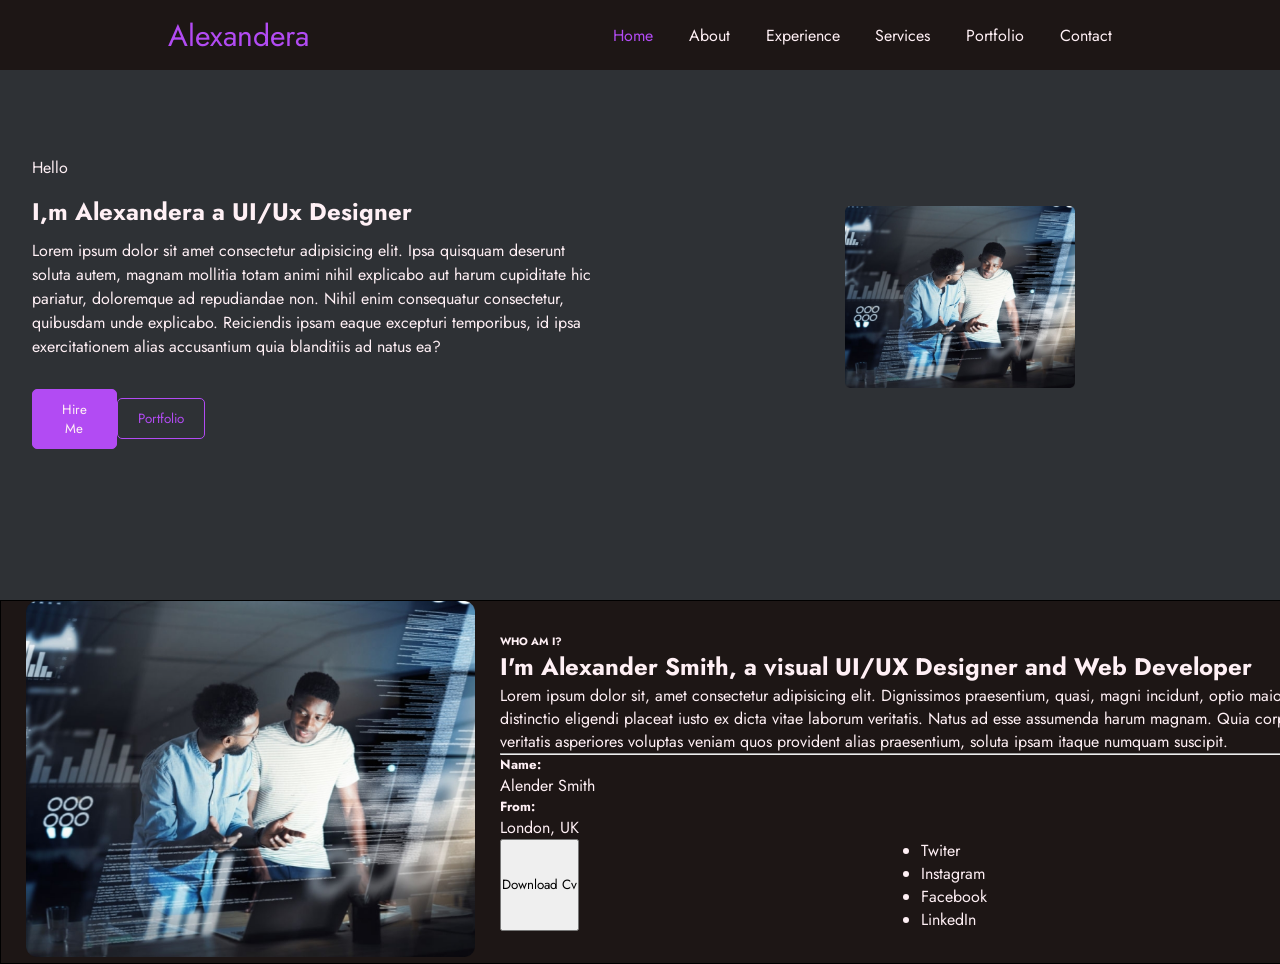
==== index.html @ 1f2a250f "First commit" ====
<!DOCTYPE html>
<html lang="en">
<head>
    <meta charset="UTF-8">
    <meta name="viewport" content="width=device-width, initial-scale=1.0">
    <title>Portfolio</title>
    <link rel="stylesheet" href="./asset/css/style.css">
    <link rel="preconnect" href="https://fonts.googleapis.com">
<link rel="preconnect" href="https://fonts.gstatic.com" crossorigin>
<link href="https://fonts.googleapis.com/css2?family=Jost:ital,wght@0,100..900;1,100..900&display=swap" rel="stylesheet">
</head>
<body>
    <header>
        <div class="nav-bar">
            <a href="" class="logo">Alexandera</a>

        <ul class="nav__link">
            <li class="nav-link">
                <a href="#home" class="link active">Home</a>
            </li>
            <li class="nav-link">
                <a href="#about" class="link">About</a>
            </li>
            <li class="nav-link">
                <a href="#experience" class="link">Experience</a>
            </li>
            <li class="nav-link">
                <a href="#services" class="link">Services</a>
            </li>
            <li class="nav-link">
                <a href="#portfolio" class="link">Portfolio</a>
            </li>
            <li class="nav-link">
                <a href="#contact" class="link">Contact</a>
            </li>
        </ul>
        </div>
    </header>

    <section class="about">
        <div class="about-section">
            <div class="about-left">
                <p class="hello">Hello</p>
                <h2 class="">I,m <span>Alexandera a</span> UI/Ux Designer</h2>
    
                <p class="bio">Lorem ipsum dolor sit amet consectetur adipisicing elit. Ipsa quisquam deserunt soluta autem, magnam mollitia totam animi nihil explicabo aut harum cupiditate hic pariatur, doloremque ad repudiandae non. Nihil enim consequatur consectetur, quibusdam unde explicabo. Reiciendis ipsam eaque excepturi temporibus, id ipsa exercitationem alias accusantium quia blanditiis ad natus ea?</p>
                <div class="buttons">
                    <button class="buttonA" id="btnA">Hire Me</button>
                    <button class="buttonA" id="btnB">Portfolio</button>
                </div>
            </div>
            <div class="about-right">
                <div class="about-right-img">
                    <img src="./asset/images/Rectangle 35.png" alt="">
                </div>
            </div>
        </div>
    </section>

    <section class="more-about">
        <div class="more-about-section">
            <div class="more-about-sub1">
                <div class="mas-img">
                    <img src="./asset/images/Rectangle 35.png" alt="">
                </div>
            </div>
            <div class="more-about-sub2">
                <h6>WHO AM I?</h6>
                <h2>I'm Alexander Smith, a visual UI/UX Designer and Web Developer</h2>
                <p>Lorem ipsum dolor sit, amet consectetur adipisicing elit. Dignissimos praesentium, quasi, magni incidunt, optio maiores eaque explicabo distinctio eligendi placeat iusto ex dicta vitae laborum veritatis. Natus ad esse assumenda harum magnam. Quia corporis velit cumque! Et veritatis asperiores voluptas veniam quos provident alias praesentium, soluta ipsam itaque numquam suscipit.</p>
                <hr>
                <div class="some-detail">
                    <div class="ma-bio">
                        <p><span><h5>Name:</h5></span> Alender Smith</p>
                        <p><span><h5>From:</h5></span> London, UK</p>

                    </div>
                    <div>
                        <p><span><h5>Age:</h5></span> 24 Years</p>
                        <p><span><h5>Email:</h5></span> alexander@gmail.com</p>
                    </div>
                </div>
                <div class="download-socials">
                    <button class="download">Download Cv</button>
                    <div class="social">
                        <ul>
                            <li>Twiter</li>
                            <li>Instagram</li>
                            <li>Facebook</li>
                            <li>LinkedIn</li>
                        </ul>
                    </div>
                </div>
            </div>
        </div>
    </section>
</body>
</html>
---- asset/css/style.css ----
*{
    margin: 0;
    padding: 0;
    box-sizing: border-box;
    text-decoration: none;
    font-family: "Jost", sans-serif;
}

header{
    position: fixed;
    top: 0;
    width: 100%;
    background: #1d1615;
    box-sizing: 0 3px 9px hsla(0,0,0,0.05);
}
.logo{
    color: #b24bf3;
    font-size: 30px;
}
.nav-bar{
    max-width: 1500px;
    margin-inline: auto;
    height: 70px;
    padding: 1rem;
    display: flex;
    align-items: center;
    justify-content: space-around;
}
.nav__link{
    display: flex;
    padding: 0;
    list-style: none;
    align-items: center;
    justify-content: space-between;
    width: 40%;
}

.nav__link a{
    color: #fff0f5;
}
.active,
.link:hover{
    color:  #b24bf3 !important;
    transition: all 0.5s ease-in-out;
}

.about{
    background: #2e3135;
}
.about-section{
    display: flex;
    justify-content: space-around;
    align-items: center;
    max-width: 1500px;
    height: 600px;
    margin-inline: auto;
}
.about-left{
    color: #fff0f5;
    width: 45%;
}
.about-left h2{
    margin: 10px 0;
}
.hello{
    line-height: 2rem;
}
.bio{
    margin-bottom: 30px;
    line-height: 1.5rem;
}
.buttons{
    width: 30%;
    display: flex;
    align-items: center;
    justify-content: space-between;

}
.buttonA{
    padding: 10px 20px;
    border-radius: 5px;
}
#btnA{
    background: #b24bf3;
    border: 1px solid #b24bf3;
    color: #fff0f5;
}
#btnB{
    background: transparent;
    color: #b24bf3;
    border: 1px solid #b24bf3;
}
#btnB:hover{
    background: #b24bf3;
    color: #fff0f5;
}
.about-right{
    width: 45%;
    display: flex;
    align-items: center;
    justify-content: center;
}
.about-right-img{
    width: 40%;
    
}
.about-right-img img, .mas-img img{
    width: 100%;
}

/* -------------------------------------------------------------------------- */
/*                                 more-about                                 */
/* -------------------------------------------------------------------------- */

.more-about{
    background: #1d1615;
}
.more-about-section{
    display: flex;
    justify-content: space-evenly;
    align-items: center;
    width: 1500px;
    margin-inline: auto;
    border: 1px solid;
}
.more-about-sub1{
    width: 30%;
}
.more-about-sub2{
    width: 65%;
    color: #fff0f5;
}
.some-detail{
    display: flex;
    align-items: center;
    justify-content: space-between;
}
.download-socials{
    display: flex;
    width: 50%;
    justify-content: space-between;
}
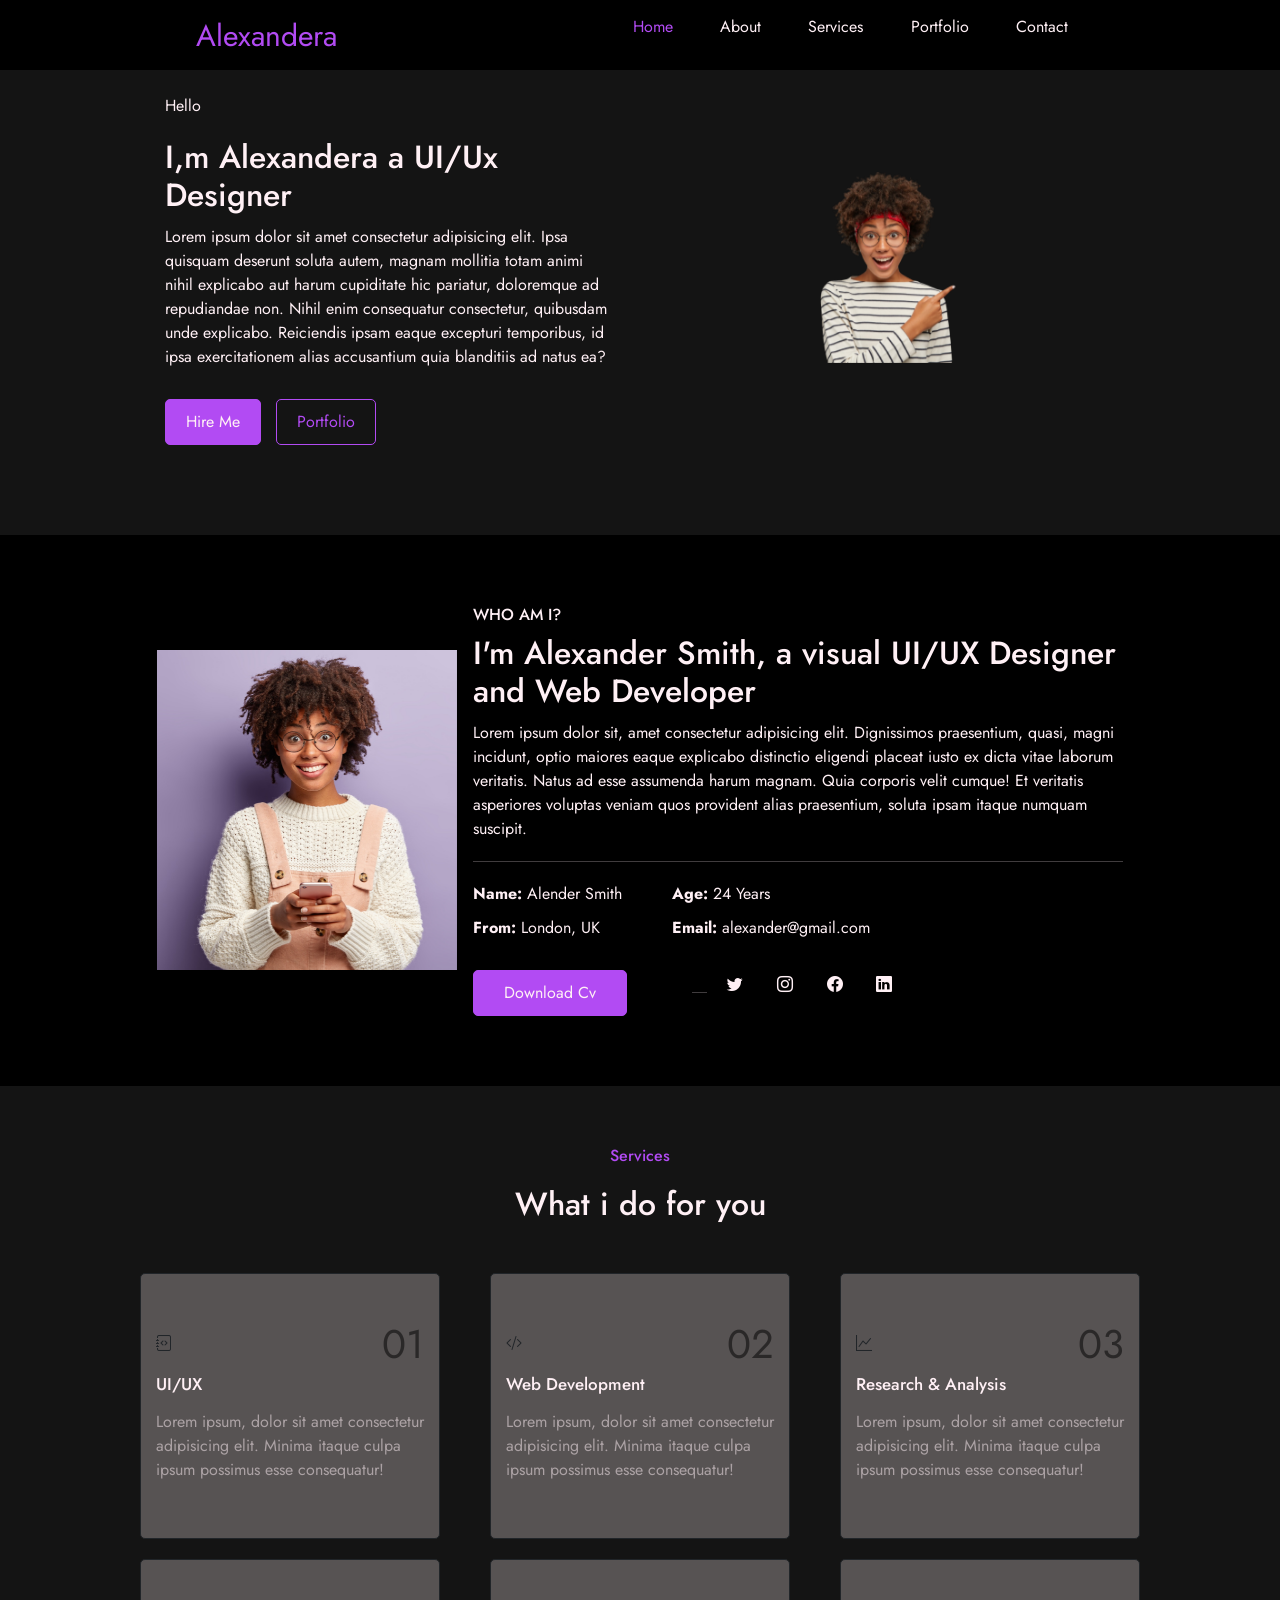
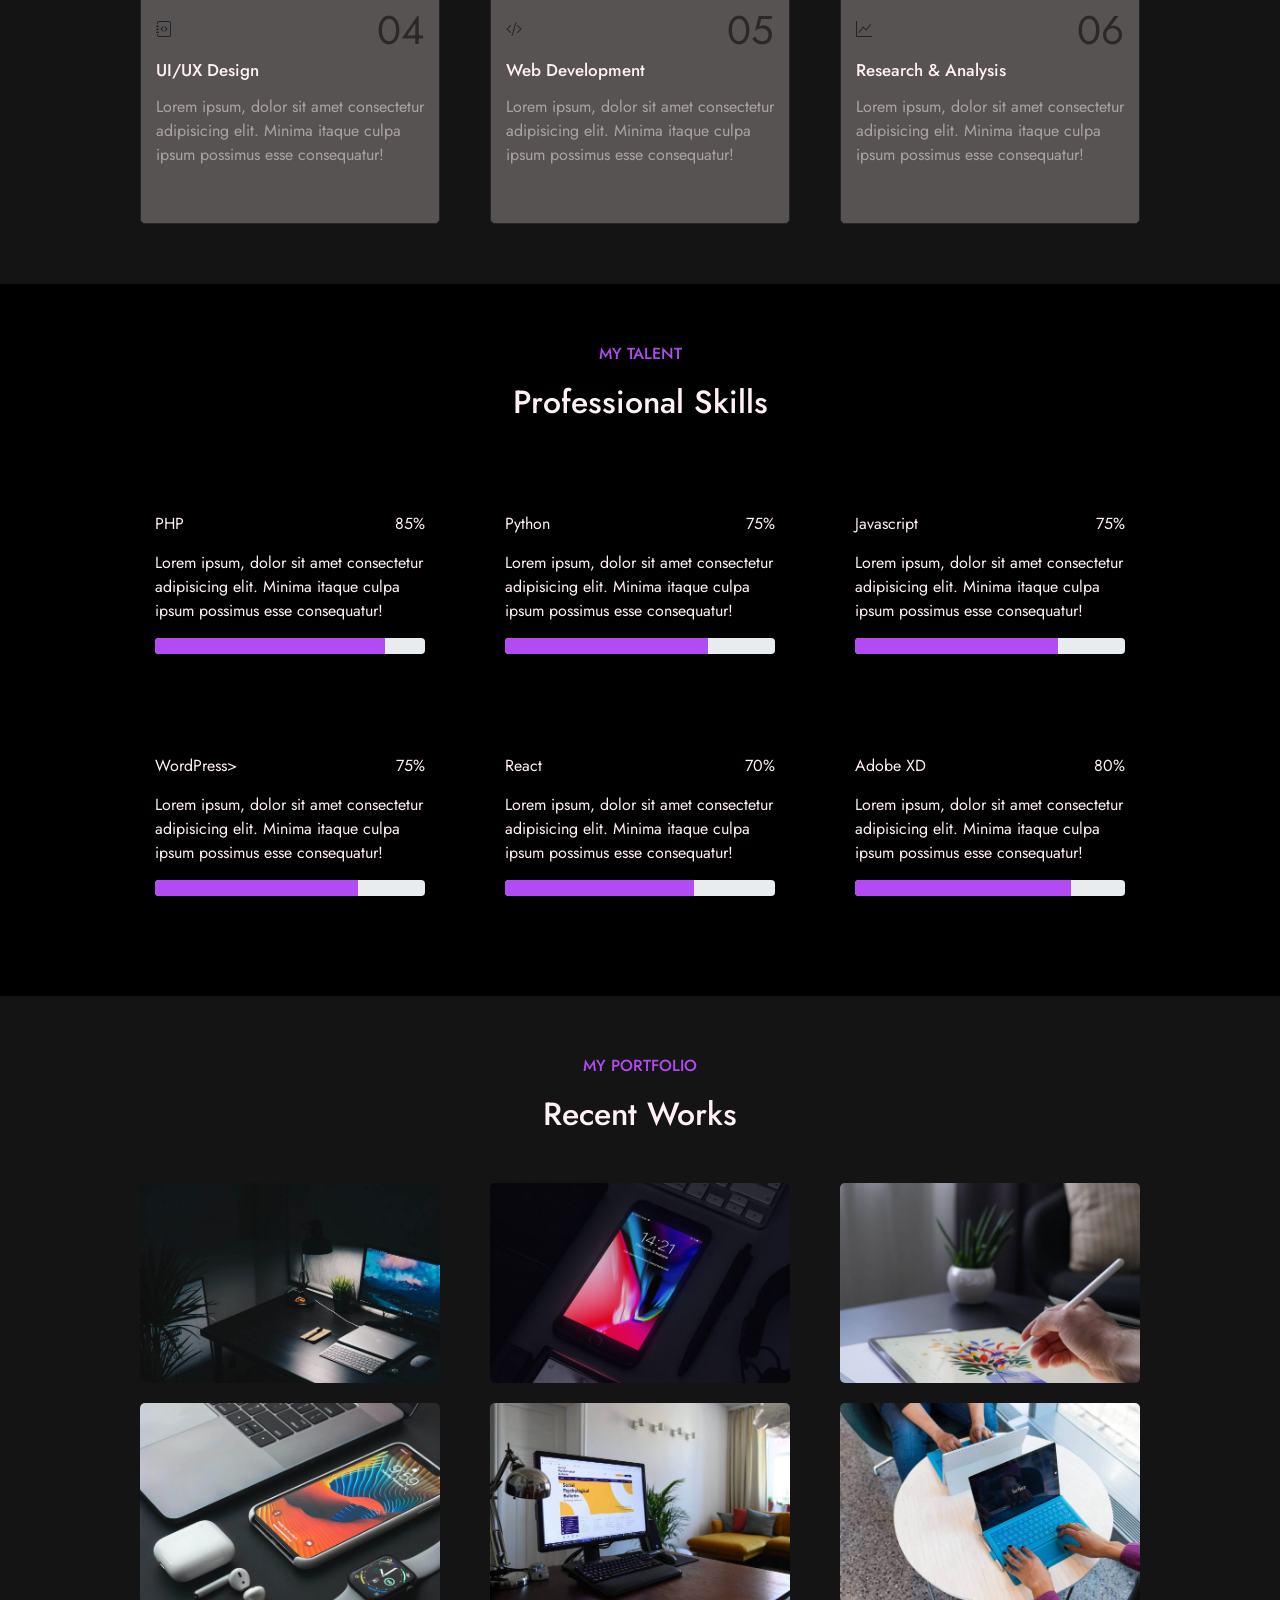
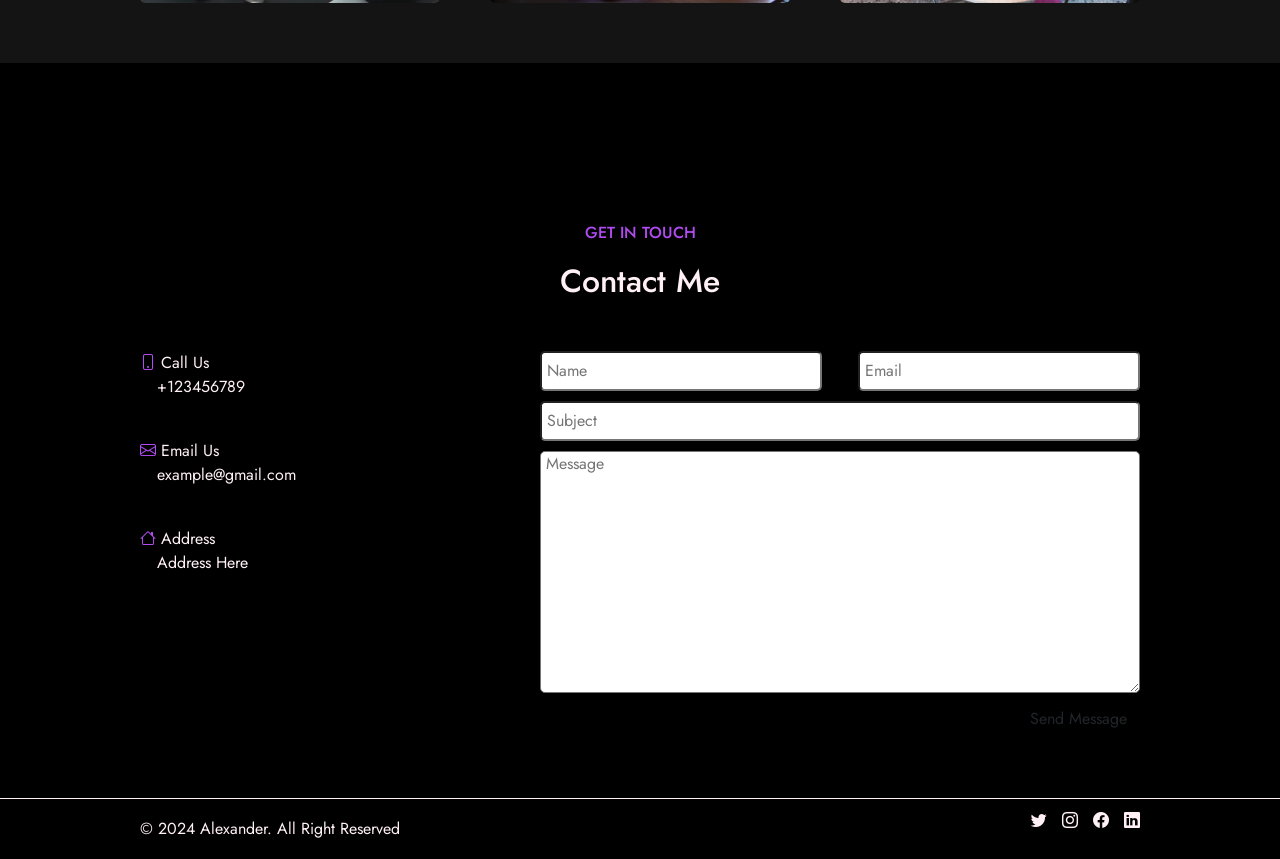
==== commit b8b13e05: "updated 95%" ====
--- a/index.html
+++ b/index.html
@@ -4,36 +4,47 @@
     <meta charset="UTF-8">
     <meta name="viewport" content="width=device-width, initial-scale=1.0">
     <title>Portfolio</title>
+    <link rel="stylesheet" href="./asset/css/responsive.css">
     <link rel="stylesheet" href="./asset/css/style.css">
     <link rel="preconnect" href="https://fonts.googleapis.com">
-<link rel="preconnect" href="https://fonts.gstatic.com" crossorigin>
-<link href="https://fonts.googleapis.com/css2?family=Jost:ital,wght@0,100..900;1,100..900&display=swap" rel="stylesheet">
+    <link rel="preconnect" href="https://fonts.gstatic.com" crossorigin>
+    <link href="https://fonts.googleapis.com/css2?family=Jost:ital,wght@0,100..900;1,100..900&display=swap" rel="stylesheet">
+    <link rel="stylesheet" href="https://cdn.jsdelivr.net/npm/bootstrap-icons@1.11.3/font/bootstrap-icons.min.css">
+    <link rel="stylesheet" href="https://cdnjs.cloudflare.com/ajax/libs/animate.css/4.1.1/animate.min.css"/>    
+    <link rel="stylesheet" href="./asset/css/bootstrap.min.css">
+
 </head>
 <body>
     <header>
         <div class="nav-bar">
             <a href="" class="logo">Alexandera</a>
 
-        <ul class="nav__link">
-            <li class="nav-link">
-                <a href="#home" class="link active">Home</a>
-            </li>
-            <li class="nav-link">
-                <a href="#about" class="link">About</a>
-            </li>
-            <li class="nav-link">
-                <a href="#experience" class="link">Experience</a>
-            </li>
-            <li class="nav-link">
-                <a href="#services" class="link">Services</a>
-            </li>
-            <li class="nav-link">
-                <a href="#portfolio" class="link">Portfolio</a>
-            </li>
-            <li class="nav-link">
-                <a href="#contact" class="link">Contact</a>
-            </li>
-        </ul>
+            <ul class="nav__link">
+                <li class="nav-link">
+                    <a href="#home" class="link active">Home</a>
+                </li>
+                <li class="nav-link">
+                    <a href="#about" class="link">About</a>
+                </li>
+                <!-- <li class="nav-link">
+                    <a href="#experience" class="link">Experience</a>
+                </li> -->
+                <li class="nav-link">
+                    <a href="#services" class="link">Services</a>
+                </li>
+                <li class="nav-link">
+                    <a href="#portfolio" class="link">Portfolio</a>
+                </li>
+                <li class="nav-link">
+                    <a href="#contact" class="link">Contact</a>
+                </li>
+            </ul>
+            <div class="mobile-nav">
+                <button id="hamburger" class="nav-toogle">
+                    <span></span>
+                    <span></span>
+                </button>
+            </div>
         </div>
     </header>
 
@@ -45,13 +56,13 @@
     
                 <p class="bio">Lorem ipsum dolor sit amet consectetur adipisicing elit. Ipsa quisquam deserunt soluta autem, magnam mollitia totam animi nihil explicabo aut harum cupiditate hic pariatur, doloremque ad repudiandae non. Nihil enim consequatur consectetur, quibusdam unde explicabo. Reiciendis ipsam eaque excepturi temporibus, id ipsa exercitationem alias accusantium quia blanditiis ad natus ea?</p>
                 <div class="buttons">
-                    <button class="buttonA" id="btnA">Hire Me</button>
-                    <button class="buttonA" id="btnB">Portfolio</button>
+                    <button class="buttonA animate__animated animate__bounce animate__slow " id="btnA">Hire Me</button>
+                    <button class="buttonA animate__animated animate__bounce animate__slow " id="btnB">Portfolio</button>
                 </div>
             </div>
             <div class="about-right">
-                <div class="about-right-img">
-                    <img src="./asset/images/Rectangle 35.png" alt="">
+                <div class="about-right-img animate__animated animate__fadeInRight  animate__slow">
+                    <img src="./asset/images/profile.png" alt="">
                 </div>
             </div>
         </div>
@@ -60,39 +71,418 @@
     <section class="more-about">
         <div class="more-about-section">
             <div class="more-about-sub1">
-                <div class="mas-img">
-                    <img src="./asset/images/Rectangle 35.png" alt="">
+                <div class="mas-img animate__animated animate__fadeInLeft animate__slow"  >
+                    <img src="./asset/images/about.png" alt="">
                 </div>
             </div>
             <div class="more-about-sub2">
                 <h6>WHO AM I?</h6>
                 <h2>I'm Alexander Smith, a visual UI/UX Designer and Web Developer</h2>
                 <p>Lorem ipsum dolor sit, amet consectetur adipisicing elit. Dignissimos praesentium, quasi, magni incidunt, optio maiores eaque explicabo distinctio eligendi placeat iusto ex dicta vitae laborum veritatis. Natus ad esse assumenda harum magnam. Quia corporis velit cumque! Et veritatis asperiores voluptas veniam quos provident alias praesentium, soluta ipsam itaque numquam suscipit.</p>
-                <hr>
+                <hr style="margin: 20px 0;">
                 <div class="some-detail">
-                    <div class="ma-bio">
-                        <p><span><h5>Name:</h5></span> Alender Smith</p>
-                        <p><span><h5>From:</h5></span> London, UK</p>
-
-                    </div>
-                    <div>
-                        <p><span><h5>Age:</h5></span> 24 Years</p>
-                        <p><span><h5>Email:</h5></span> alexander@gmail.com</p>
+                    <div class="my-bio">
+                        <p><span><strong>Name:</strong></span> Alender Smith</p>
+                        <p><span><strong>From:</strong></span> London, UK</p>
+
+                    </div>
+                    <div class="my-bio">
+                        <p><span><strong>Age:</strong></span> 24 Years</p>
+                        <p><span><strong>Email:</strong></span> alexander@gmail.com</p>
                     </div>
                 </div>
                 <div class="download-socials">
-                    <button class="download">Download Cv</button>
+                    
+                    <button class="download animate__animated animate__bounce animate__slow">Download Cv</button>
                     <div class="social">
+                        <hr>
+
                         <ul>
-                            <li>Twiter</li>
-                            <li>Instagram</li>
-                            <li>Facebook</li>
-                            <li>LinkedIn</li>
+                            <li><a href=""><i class="bi bi-twitter"></i></a></li>
+                            <li><a href=""><i class="bi bi-instagram"></i></a></li>
+                            <li><a href=""><i class="bi bi-facebook"></i></a></li>
+                            <li><a href=""><i class="bi bi-linkedin"></i></a></li>
                         </ul>
                     </div>
                 </div>
             </div>
         </div>
     </section>
+    <!-- <section class="experience">
+        <div class="experience-section">
+            <div class="experience-title">
+                <h5>My Journey</h5>
+                <h6>Qualification</h6>
+            </div>
+            <div class="experience-area">
+                <div class="ea-section">
+                    <div class="first same">
+                        <h4>Education</h4>
+                        <div>
+                            <hr>
+                        </div>
+                        <div>
+                            <h6>CoderHouse Courses</h6>
+                            <div class="ea-sup">
+                                <p><Strong>Backend Programming</Strong></p>
+                                <p>2014-2016</p>
+                            </div>
+                            <p>Lorem ipsum dolor sit, amet consectetur adipisicing elit. Quaerat qui maxime minima earum mollitia delectus ab reiciendis accusantium enim nihil omnis exercitationem, labore impedit repellendus veritatis quia laudantium libero quod est doloremque vitae. Quibusdam provident, distinctio id amet consectetur quidem dolorem laboriosam, temporibus impedit aperiam suscipit, laborum deserunt culpa asperiores.</p>
+                        </div>
+                    </div>
+                    <div class="first same">
+                        <div class="line-plus">
+                            <i class="bi bi-plus"></i>
+                        </div>
+                        <div class="plus">
+                            <h6>CoderHouse Courses</h6>
+                            <div class="ea-sup">
+                                <p><Strong>Backend Programming</Strong></p>
+                                <p>2014-2016</p>
+                            </div>
+                            <p>Lorem ipsum dolor sit, amet consectetur adipisicing elit. Quaerat qui maxime minima earum mollitia delectus ab reiciendis accusantium enim nihil omnis exercitationem, labore impedit repellendus veritatis quia laudantium libero quod est doloremque vitae. Quibusdam provident, distinctio id amet consectetur quidem dolorem laboriosam, temporibus impedit aperiam suscipit, laborum deserunt culpa asperiores.</p>
+                        </div>
+                    </div>
+                </div>
+                <div class="ea-section">
+                    <div class="second same">
+
+                        <h4>Education</h4>
+                        <div>
+                            <hr>
+                        </div>
+                        <div>
+                            <h6>CoderHouse Courses</h6>
+                            <div class="ea-sup">
+                                <p><Strong>Backend Programming</Strong></p>
+                                <p>2014-2016</p>
+                            </div>
+                            <p>Lorem ipsum dolor sit, amet consectetur adipisicing elit. Quaerat qui maxime minima earum mollitia delectus ab reiciendis accusantium enim nihil omnis exercitationem, labore impedit repellendus veritatis quia laudantium libero quod est doloremque vitae. Quibusdam provident, distinctio id amet consectetur quidem dolorem laboriosam, temporibus impedit aperiam suscipit, laborum deserunt culpa asperiores.</p>
+                        </div>
+                    </div>
+                    <div class="second same">
+                        <div class="plus1">
+                            <h6>CoderHouse Courses</h6>
+                            <div class="ea-sup">
+                                <p><Strong>Backend Programming</Strong></p>
+                                <p>2014-2016</p>
+                            </div>
+                            <p>Lorem ipsum dolor sit, amet consectetur adipisicing elit. Quaerat qui maxime minima earum mollitia delectus ab reiciendis accusantium enim nihil omnis exercitationem, labore impedit repellendus veritatis quia laudantium libero quod est doloremque vitae. Quibusdam provident, distinctio id amet consectetur quidem dolorem laboriosam, temporibus impedit aperiam suscipit, laborum deserunt culpa asperiores.</p>
+                        </div>
+                    </div>
+                </div>
+            </div>
+                
+        </div>
+    </section> -->
+    <section class="services">
+        <div class="services-title">
+            <h6>Services</h6>
+            <h2>What i do for you</h2>
+        </div>
+        <div class="service-section">
+            <div class="ss-section animate__animated animate__fadeIn  animate__slow">
+                <div class="label">
+                    <span><i class="bi bi-journal-code"></i></span>
+                    <span>01</span>
+                </div>
+                <h5>UI/UX</h5>
+                <p>Lorem ipsum, dolor sit amet consectetur adipisicing elit. Minima itaque culpa ipsum possimus esse consequatur!</p>
+            </div>
+            <div class="ss-section animate__animated animate__fadeIn  animate__slow">
+                <div class="label">
+                    <span><i class="bi bi-code-slash"></i></span>
+                    <span>02</span>
+                </div>
+                <h5>Web Development</h5>
+                <p>Lorem ipsum, dolor sit amet consectetur adipisicing elit. Minima itaque culpa ipsum possimus esse consequatur!</p>
+            </div>
+            <div class="ss-section animate__animated animate__fadeIn  animate__slow">
+                <div class="label">
+                    <span><i class="bi bi-graph-up"></i></span>
+                    <span>03</span>
+                </div>
+                <h5>Research & Analysis</h5>
+                <p>Lorem ipsum, dolor sit amet consectetur adipisicing elit. Minima itaque culpa ipsum possimus esse consequatur!</p>
+            </div>
+            <div class="ss-section animate__animated animate__fadeIn  animate__slow">
+                <div class="label">
+                    <span><i class="bi bi-journal-code"></i></span>
+                    <span>04</span>
+                </div>
+                <h5>UI/UX Design</h5>
+                <p>Lorem ipsum, dolor sit amet consectetur adipisicing elit. Minima itaque culpa ipsum possimus esse consequatur!</p>
+            </div>
+            <div class="ss-section animate__animated animate__fadeIn  animate__slow">
+                <div class="label">
+                    <span><i class="bi bi-code-slash"></i></span>
+                    <span>05</span>
+                </div>
+                <h5>Web Development</h5>
+                <p>Lorem ipsum, dolor sit amet consectetur adipisicing elit. Minima itaque culpa ipsum possimus esse consequatur!</p>
+            </div>
+            <div class="ss-section animate__animated animate__fadeIn  animate__slow">
+                <div class="label">
+                    <span><i class="bi bi-graph-up"></i></span>
+                    <span>06</span>
+                </div>
+                <h5>Research & Analysis</h5>
+                <p>Lorem ipsum, dolor sit amet consectetur adipisicing elit. Minima itaque culpa ipsum possimus esse consequatur!</p>
+            </div>
+        </div>
+    </section>
+
+    <section class="professional-skills">
+        <div class="ps-title">
+            <h6>MY TALENT</h6>
+            <h2>Professional Skills</h2>
+        </div>
+        <div class="skill-section">
+            <div class="ps-section animate__animated animate__FadeInLeft animate__delay-1s animate__slow">
+                <div class="ps-label">
+                    <span>PHP</span>
+                    <span>85%</span>
+                </div>
+                <p>Lorem ipsum, dolor sit amet consectetur adipisicing elit. Minima itaque culpa ipsum possimus esse consequatur!</p>
+                <div class="progress">
+                    <div class="progress-bar" role="progressbar" style="width: 85%" aria-valuenow="85" aria-valuemin="0" aria-valuemax="100"></div>
+                </div>
+            </div>
+            <div class="ps-section animate__animated animate__FadeInLeft animate__delay-2s animate__slow">
+                <div class="ps-label">
+                    <span>Python</span>
+                    <span>75%</span>
+                </div>
+                <p>Lorem ipsum, dolor sit amet consectetur adipisicing elit. Minima itaque culpa ipsum possimus esse consequatur!</p>
+                <div class="progress">
+                    <div class="progress-bar" role="progressbar" style="width: 75%" aria-valuenow="75" aria-valuemin="0" aria-valuemax="100"></div>
+                </div>
+            </div>
+            <div class="ps-section animate__animated animate__FadeInLeft animate__delay-3s animate__slow">
+                <div class="ps-label">
+                    <span>Javascript</span>
+                    <span>75%</span>
+                </div>
+                <p>Lorem ipsum, dolor sit amet consectetur adipisicing elit. Minima itaque culpa ipsum possimus esse consequatur!</p>
+                <div class="progress">
+                    <div class="progress-bar" role="progressbar" style="width: 75%" aria-valuenow="75" aria-valuemin="0" aria-valuemax="100"></div>
+                </div>
+            </div>
+            <div class="ps-section animate__animated animate__FadeInLeft animate__delay-2s animate__slow">
+                <div class="ps-label">
+                    <span>WordPress></span>
+                    <span>75%</span>
+                </div>
+                <p>Lorem ipsum, dolor sit amet consectetur adipisicing elit. Minima itaque culpa ipsum possimus esse consequatur!</p>
+                <div class="progress">
+                    <div class="progress-bar" role="progressbar" style="width: 75%" aria-valuenow="75" aria-valuemin="0" aria-valuemax="100"></div>
+                </div>
+            </div>
+            <div class="ps-section animate__animated animate__FadeInLeft animate__delay-2s animate__slow">
+                <div class="ps-label">
+                    <span>React</span>
+                    <span>70%</span>
+                </div>
+                <p>Lorem ipsum, dolor sit amet consectetur adipisicing elit. Minima itaque culpa ipsum possimus esse consequatur!</p>
+                <div class="progress">
+                    <div class="progress-bar" role="progressbar" style="width: 70%" aria-valuenow="70" aria-valuemin="0" aria-valuemax="100"></div>
+                </div>
+            </div>
+            <div class="ps-section animate__animated animate__FadeInLeft animate__delay-2s animate__slow">
+                <div class="ps-label">
+                    <span>Adobe XD</span>
+                    <span>80%</span>
+                </div>
+                <p>Lorem ipsum, dolor sit amet consectetur adipisicing elit. Minima itaque culpa ipsum possimus esse consequatur!</p>
+                <div class="progress">
+                    <div class="progress-bar" role="progressbar" style="width: 80%" aria-valuenow="80" aria-valuemin="0" aria-valuemax="100"></div>
+                </div>
+            </div>
+        </div>
+    </section>
+
+    <section class="recent-works">
+        <div class="rw-title">
+            <h6>MY PORTFOLIO</h6>
+            <h2>Recent Works</h2>
+        </div>
+        <div class="works-section">
+            <div class="rw-section animate__animated animate__fadeIn animate__delay-1s animate__slow">
+                <div class="current">
+                    <div class="overlay">lorem</div>
+                </div>
+                <div class="rw-label">
+                    <a href="#"><img src="./asset/images/project-img-1.jpg" alt=""></a>
+                </div>
+            </div>
+            <div class="rw-section animate__animated animate__fadeIn animate__delay-2s animate__slow">
+                <div class="current">
+                    <div class="overlay">lorem</div>
+                </div>
+                <div class="rw-label">
+                    <a href="">
+                        <img src="./asset/images/project-img-2.jpg" alt="">
+                    </a>
+                </div>
+            </div>
+            <div class="rw-section animate__animated animate__fadeIn animate__delay-3s animate__slow">
+                <div class="current">
+                    <div class="overlay">lorem</div>
+                </div>
+                <div class="rw-label">
+                    <a href="">
+                        <img src="./asset/images/project-img-3.jpg" alt="">
+                    </a>
+                </div>
+            </div>
+            <div class="rw-section animate__animated animate__fadeIn animate__delay-2s animate__slow">
+                <div class="current">
+                    <div class="overlay">lorem</div>
+                </div>
+                <div class="rw-label">
+                    <a href="">
+                        <img src="./asset/images/project-img-4.jpg" alt="">
+                    </a>
+                </div>
+            </div>
+            <div class="rw-section animate__animated animate__fadeIn animate__delay-2s animate__slow">
+                <div class="current">
+                    <div class="overlay">lorem</div>
+                </div>
+                <div class="rw-label">
+                    <a href="">
+                        <img src="./asset/images/project-img-5.jpg" alt="">
+                    </a>
+                </div>
+            </div>
+            <div class="rw-section animate__animated animate__fadeIn animate__delay-2s animate__slow">
+                <div class="current">
+                    <div class="overlay">lorem</div>
+                </div>
+                <div class="rw-label">
+                    <a href="">
+                        <img src="./asset/images/project-img-6.jpg" alt="">
+                    </a>
+                </div>
+            </div>
+        </div>
+    </section>
+
+    <section class="carousel">
+
+    </section>
+
+    <section class="contact">
+        <div class="contact-section">
+            <div class="contact-title">
+                <h6>GET IN TOUCH</h6>
+                <h2>Contact Me</h2>
+            </div>
+            <div class="cm-section">
+                <div class="contact-left">
+                    <div class="cl-left">
+                        <div class="contact-info">
+                            <i class="bi bi-phone icon"></i>
+                            <span class="">Call Us </span>
+                        </div>
+                        <p class="cl">+123456789</p>
+                    </div>
+                    <div class="cl-left">
+                        <div class="contact-info">
+                            <i class="bi bi-envelope icon"></i>
+                            <span class="">Email Us</span>
+                        </div>
+                        <p class="cl">example@gmail.com</p>
+                    </div>
+                    <div class="cl-left">
+                        <div class="contact-info">
+                            <i class="bi bi-house icon"></i>
+                            <span class="">Address </span>
+                        </div>
+                        <p class="cl">Address Here</p>
+                    </div>
+                </div>
+                <div class="contact-right">
+                    <form action="">
+                        <div>
+                            <input type="text" name="" id="" placeholder="Name">
+                            <input type="email" name="" id="" placeholder="Email">
+                        </div>
+                        <div>
+                            <input type="text" name="" id="" placeholder="Subject">
+                        </div>
+                        <div>
+                            <textarea name="" id="" cols="30" rows="10" placeholder="Message"></textarea>
+                        </div>
+                        <div>
+                            <button class="btn">Send Message</button>
+                        </div>
+                    </form>
+                </div>
+
+            </div>
+        </div>
+    </section>
+    <footer>
+       <div class="footer">
+         <div class="foot-left foot">
+           &copy; 2024 Alexander. All Right Reserved
+        </div>
+        <div class="foot-right foot">
+            <ul>
+                <li><a href=""><i class="bi bi-twitter"></i></a></li>
+                <li><a href=""><i class="bi bi-instagram"></i></a></li>
+                <li><a href=""><i class="bi bi-facebook"></i></a></li>
+                <li><a href=""><i class="bi bi-linkedin"></i></a></li>
+            </ul>
+        </div>
+       </div>
+    </footer>
+
+    <script src="./asset/js/bootstrap.min.js"></script>
+
+    <!-- <script>
+        const hamburger = document.getElementById('hamburger');
+        hamburger.addEventListener('click', function(){
+            hamburger.classList.toggle('active')
+        })
+    </script> -->
+    <script src="https://code.jquery.com/jquery-3.6.0.min.js"></script>
+    <script>
+        $(document).ready(function() {
+
+            function isElementInViewport(elem) {
+                var rect = elem.getBoundingClientRect();
+                return (
+                    rect.top >= 0 &&
+                    rect.left >= 0 &&
+                    rect.bottom <= (window.innerHeight || document.documentElement.clientHeight) &&
+                    rect.right <= (window.innerWidth || document.documentElement.clientWidth)
+                );
+            }
+
+            function handleScroll() {
+                $('.animate__animated').each(function() {
+                    if (isElementInViewport(this) && !$(this).hasClass('animated')) {
+                        $(this).addClass('animated animate__fadeInLeft'); 
+                        $(this).addClass('animated'); 
+                    } else if (!isElementInViewport(this)) {
+                        $(this).removeClass('animated');
+                    }
+                });
+            }
+
+            $(window).on('scroll', handleScroll);
+
+            handleScroll();
+        });
+        $(document).ready(function() {
+            $('#hamburger').on('click', function() {
+                $(this).toggleClass('active');
+            });
+        });
+
+    </script>
+    
 </body>
 </html>
--- a/asset/css/responsive.css
+++ b/asset/css/responsive.css
@@ -0,0 +1,171 @@
+@media screen and (max-width:1024px) {
+    .about-section,
+    .service-section,
+    .skill-section,
+    .works-section,
+    .contact-section,
+    .more-about-section,
+    .footer{
+        width: 1000px !important;
+    }
+
+}
+@media screen and (max-width:1280px) {
+    .about-section,
+    .service-section,
+    .skill-section,
+    .works-section,
+    .contact-section,
+    .more-about-section,
+    .footer{
+        width: 1000px !important;
+    }
+
+}
+@media screen and (max-width:1536px) {
+    
+}
+
+@media screen and (max-width:992px) {
+    .about-section,
+    .service-section,
+    .skill-section,
+    .works-section,
+    .contact-section,
+    .more-about-section,
+    .footer{
+        width: 900px !important;
+        justify-content: space-evenly;
+        
+    }
+    .about-section{
+        flex-direction: column-reverse;
+    }
+    .about-left,
+    .about-right{
+        width: 100% !important;
+    }
+    .about-right-img{
+        width: 100% !important;
+    }
+    .about-left,
+    .more-about-sub2{
+        padding: 20px 30px ;
+    }
+    .more-about-section,
+    .cm-section{
+        flex-direction: column;
+    }
+    .more-about-sub1,
+    .more-about-sub2,
+    .contact-left,
+    .contact-right{
+        width: 100% !important;
+    }
+
+    .ss-section,
+    .ps-section,
+    .rw-section{
+        width: 45% !important;
+    }
+    .contact-left{
+        display: flex;
+        justify-content: space-between;
+        flex-wrap: wrap;
+        justify-content: center;
+    }
+    .cl-left{
+        width: 50%;
+        display: flex;
+        flex-direction: column;
+        align-items: center;
+    }
+    .cl{
+        margin: 0  !important;
+    }
+
+
+}
+
+@media screen and (max-width:915px) {
+    .about-section,
+    .service-section,
+    .skill-section,
+    .works-section,
+    .contact-section,
+    .more-about-section,
+    .footer{
+        width: 700px !important;
+        justify-content: space-evenly;
+        
+    }
+}
+@media screen and (max-width:767px) {
+    .about-section,
+    .service-section,
+    .skill-section,
+    .works-section,
+    .contact-section,
+    .more-about-section,
+    .footer{
+        width: 90% !important;
+        justify-content: space-evenly;
+        
+    }
+    .ss-section,
+    .ps-section,
+    .rw-section{
+        width: 100% !important;
+    }
+    .mobile-nav{
+        display: block !important;
+    }
+    .nav__link{
+        display: none !important;
+    }
+}
+
+@media screen and (max-width:581px) {
+    .footer{
+        flex-direction: column;
+    }
+    .foot{
+        width: 100% !important;
+    }
+    .foot-right{
+        justify-content: center !important;
+    }
+    .foot-left{
+        text-align: center;
+    }
+}
+
+@media screen and (max-width:520px) {
+    .some-detail{
+        flex-direction: column;
+        gap: 0 !important;
+    }
+    .my-bio{
+        width: 100% !important;
+    }
+    .download-socials{
+        flex-direction: column-reverse;
+        align-items: flex-start !important;
+        gap: 20px !important;
+    }
+}
+
+@media screen and (max-width:480px) {
+    .cl-left:last-child{
+        flex-grow: 1;
+    }
+    .cl-left{
+       width: 100% !important;
+    }
+}
+@media screen and (max-width:390px) {
+    .about-left,
+    .more-about-sub2{
+        padding: 20px 10px ;
+    }
+}
--- a/asset/css/style.css
+++ b/asset/css/style.css
@@ -2,23 +2,27 @@
     margin: 0;
     padding: 0;
     box-sizing: border-box;
-    text-decoration: none;
+    text-decoration: none !important;
     font-family: "Jost", sans-serif;
-}
-
+
+}
+.progress-bar{
+    background: #b24bf3 !important;
+}
 header{
     position: fixed;
     top: 0;
     width: 100%;
-    background: #1d1615;
+    background: #000;
     box-sizing: 0 3px 9px hsla(0,0,0,0.05);
+    z-index: 10;
 }
 .logo{
     color: #b24bf3;
     font-size: 30px;
 }
 .nav-bar{
-    max-width: 1500px;
+    max-width: 1200px;
     margin-inline: auto;
     height: 70px;
     padding: 1rem;
@@ -43,17 +47,67 @@
     color:  #b24bf3 !important;
     transition: all 0.5s ease-in-out;
 }
-
+.mobile-nav{
+    display: none;
+}
+.nav-toogle{
+    width: 50px;
+    height: 30px;
+    background: none;
+    display: flex;
+    flex-direction: column;
+    justify-content: space-between;
+    align-items: center;
+    padding: 0;
+    cursor: pointer;
+    position:relative;
+    border: none;
+}
+.nav-toogle::after{
+    content: "";
+    position: absolute;
+    inset: 0;
+    margin: auto;
+    
+}
+.nav-toogle span,
+.nav-toogle::after{
+    height: 4px;
+    width: 100%;
+    background: white;
+    transition: width 300ms, background 300ms, transform 300ms;
+}
+.nav-toogle:hover span{
+    width: 70%;
+}
+.nav-toogle:hover::after{
+    width: 20%;
+}
+.nav-toogle.active::after{
+    width: 0;
+}
+.nav-toogle.active span{
+    background: red;
+}
+.nav-toogle.active span:nth-child(1){
+    width: 70%;
+    transform: rotate(30deg) translateX(4px) translateY(10px);
+}
+.nav-toogle.active span:nth-child(2){
+    width: 70%;
+    transform: rotate(-30deg) translateX(4px) translateY(-11px);
+}
 .about{
-    background: #2e3135;
+    background: rgb(20,20,20);
 }
 .about-section{
     display: flex;
     justify-content: space-around;
     align-items: center;
-    max-width: 1500px;
-    height: 600px;
-    margin-inline: auto;
+    width: 1200px;
+    margin: auto;
+    padding: 90px 0;
+
 }
 .about-left{
     color: #fff0f5;
@@ -70,11 +124,11 @@
     line-height: 1.5rem;
 }
 .buttons{
-    width: 30%;
-    display: flex;
-    align-items: center;
-    justify-content: space-between;
-
+    width: 100%;
+    display: flex;
+    align-items: center;
+    justify-content: flex-start;
+    gap: 15px;
 }
 .buttonA{
     padding: 10px 20px;
@@ -113,15 +167,15 @@
 /* -------------------------------------------------------------------------- */
 
 .more-about{
-    background: #1d1615;
+    background: #000;
+    padding: 70px 0;
 }
 .more-about-section{
     display: flex;
     justify-content: space-evenly;
     align-items: center;
-    width: 1500px;
+    width: 1200px;
     margin-inline: auto;
-    border: 1px solid;
 }
 .more-about-sub1{
     width: 30%;
@@ -130,15 +184,341 @@
     width: 65%;
     color: #fff0f5;
 }
+.more-about-sub2 h2,
+.more-about-sub2 h6,
+.more-about-sub2 p{
+    margin-bottom: 10px;
+}
+
 .some-detail{
     display: flex;
     align-items: center;
-    justify-content: space-between;
+    justify-content: flex-start;
+    width: 100%;
+    margin: 20px 0;
+    gap: 50px;
 }
 .download-socials{
     display: flex;
+    width: 100%;
+    justify-content: flex-start;
+    align-items: center;
+    gap: 65px;
+}
+.download{
+    padding: 10px 30px;
+    border-radius: 5px;
+    background: #b24bf3;
+    color: #fff0f5;
+    border: 1px solid #b24bf3;
+}
+.social ul{
+    display: flex;
+    list-style: none;
+    padding: 0;
+    justify-content: space-between;
+    align-items: center;
+    width: 200px;
+}
+.social{
+    display: flex;
+    align-items: center;
+}
+.social hr{
+    margin-right: 10%;
+    width: 9%;
+}
+.social a, .foot-right a{
+    color: #fff0f5;
+    transition: all 0.5s ease;
+}
+.social a:hover, .foot-right a:hover{
+    color: #b24bf3;
+}
+.experience{
+    background: rgb(20,20,20);
+    padding: 60px 0;
+}
+.experience-title{
+    width: 60%;
+    display: flex;
+    flex-direction: column;
+    align-items: center;
+    margin: auto;
+}
+.experience-area{
+    max-width: 1200px;
+    margin-inline: auto;
+    color: #fff0f5;
+    display: flex;
+}
+.ea-section{
+    margin: 30px 0;    
+}
+.same{
+    position: relative;
+    margin-bottom: 30px;
+}
+.plus{
+    border: 1px solid;
+    padding: 10px 30px;
+    border-left: none;
+    border-right: none;
+
+}
+.plus1{
+    padding: 10px 30px;
+    border: 1px solid;
+}
+.line-plus{
+    position: absolute;
+    left: 98%;
+    top: -5px;
+    width: 30px;
+    height: 30px;
+    border: 1px solid;
+    border-radius: 100%;
+    display: flex;
+    align-items: center;
+    justify-content: center;
+}
+.bi-plus{
+    font-size: 25px;
+}
+.ea-section h4{
+    text-align: center;
+}
+.ea-sup{
+    display: flex;
+    justify-content: space-between;
+    align-items: center;
+}
+.services{
+    background: rgb(20,20,20);
+    padding: 60px 0;
+}
+.service-section,
+.skill-section,
+.works-section{
+    width: 1200px;
+    margin: auto;
+    display: flex;
+    flex-wrap: wrap;
+    justify-content: space-between;
+    gap: 20px;
+    
+}
+.services-title,
+.ps-title,
+.rw-title,
+.contact-title{
     width: 50%;
-    justify-content: space-between;
-}
-
-
+    margin: auto;
+    text-align: center;
+    margin-bottom: 50px;
+}
+.services-title h6,
+.ps-title h6,
+.rw-title h6,
+.contact-title h6{
+    margin-bottom: 20px;
+    color: #b24bf3;
+    font-size: 16px;
+}
+.services-title h2,
+.ps-title h2,
+.rw-title h2,
+.contact h2{
+    color: #fff0f5;
+}
+.ss-section{
+    width: 30%;
+    border: 1px solid;
+    padding: 40px 15px;
+    border-radius: 5px;
+    background: #e6d9d952;
+}
+.ss-section h5{
+    margin-bottom: 15px;
+    color: #fff0f5;
+    font-size: 17px;
+}
+.ss-section p{
+    color: #fff0f5;
+    opacity: 0.5;
+    line-height: 1.5rem;
+}
+.label{
+    display: flex;
+    justify-content: space-between;
+    align-items: center;
+}
+.label span:nth-child(2){
+    font-size: 40px;
+    color: #000;
+    opacity: 0.5;
+}
+.professional-skills{
+    background: #000;
+    padding: 60px 0;
+    color: #fff0f5;
+}
+.ps-section{
+    width: 30%;
+    padding: 40px 15px;
+    border-radius: 5px;
+}
+
+.ps-label{
+    display: flex;
+    justify-content: space-between;
+    align-items: center;
+    margin-bottom: 15px;
+}
+.ps-section p{
+    margin-bottom: 15px;
+}
+
+.recent-works{
+    background: rgb(20,20,20);
+    padding: 60px 0;
+}
+.rw-section{
+    width: 30%;
+    position: relative;
+    transition: all 1000ms ease-in-out;
+}
+.rw-label img{
+    width: 100%;
+    border-radius: 5px;
+}
+.overlay{
+    width: 100%;
+    height: 100%;
+    position: absolute;
+    background-image: linear-gradient(rgba(255, 0, 0, 0.438) , rgba(165, 42, 42, 0.473) );
+    display: flex;
+    justify-content: center;
+    align-items: center;
+    color: #fff0f5;
+    border-radius: 5px;
+}
+.current{
+    display: none;
+    transition: all 1000ms ease-in-out;
+
+}
+.rw-section:hover .current{
+    display: block;
+    transition: all 500ms ease-in-out;
+
+}
+.carousel{
+    height: 100px;
+    background: #000;
+}
+.contact{
+    background: #000;
+    padding: 60px 0;
+    color: #fff0f5;
+}
+.contact-section{
+    max-width: 1200px;
+    margin: auto;
+}
+.cm-section{
+    display: flex;
+    justify-content: space-between;
+}
+.contact-left{
+    width: 35%;
+}
+.contact-right{
+    width: 60%;
+}
+.contact-right div:nth-child(1){
+    display: flex;
+    justify-content: space-between;
+}
+.contact-right input{
+    width: 100%;
+    height: 40px;
+    outline: none;
+    margin-bottom: 10px;
+    border-radius: 5px;
+    padding: 0 5px;
+}
+.contact-right textarea{
+    width: 100%;
+    height: auto;
+    border-radius: 5px;
+    outline: none;
+    padding: 0 5px;
+}
+
+.cl-left{
+    margin-bottom: 40px;
+}
+.contact-right div:nth-child(1) input{
+    width: 47%;
+}
+.contact-right form{
+    width: 100%;
+}
+.contact-right div:nth-child(4){
+    display: flex;
+    justify-content: flex-end;
+}
+.icon{
+    color: #b24bf3;
+}
+.cl{
+    margin-left: 4.9%;
+}
+.btn{
+    padding: 10px 20px;
+    border: 1px solid #b24bf3;
+    border-radius: 5px;
+    color: #fff0f5;
+    background: #b24bf3;
+}
+footer{
+    background: #000;
+    padding: 10px 0;
+    border-top: 1px solid #fff0f5;
+    color: #fff0f5;
+}
+.footer{
+    max-width: 1200px;
+    display: flex;
+    align-items: center;
+    justify-content: space-between;
+    margin: auto;
+}
+.foot{
+    width: 50%;
+}
+.foot-right{
+    display: flex;
+    justify-content: flex-end;
+}
+.foot-right ul{
+    display: flex;
+    align-items: center;
+    justify-content: flex-start;
+    gap:15px;
+    padding: 0;
+    list-style: none;
+}
+
+
+
+@media screen and (min-width:1024px) {
+    
+}
+@media screen and (min-width:1280px) {
+    
+}
+@media screen and (min-width:1536px) {
+    
+}
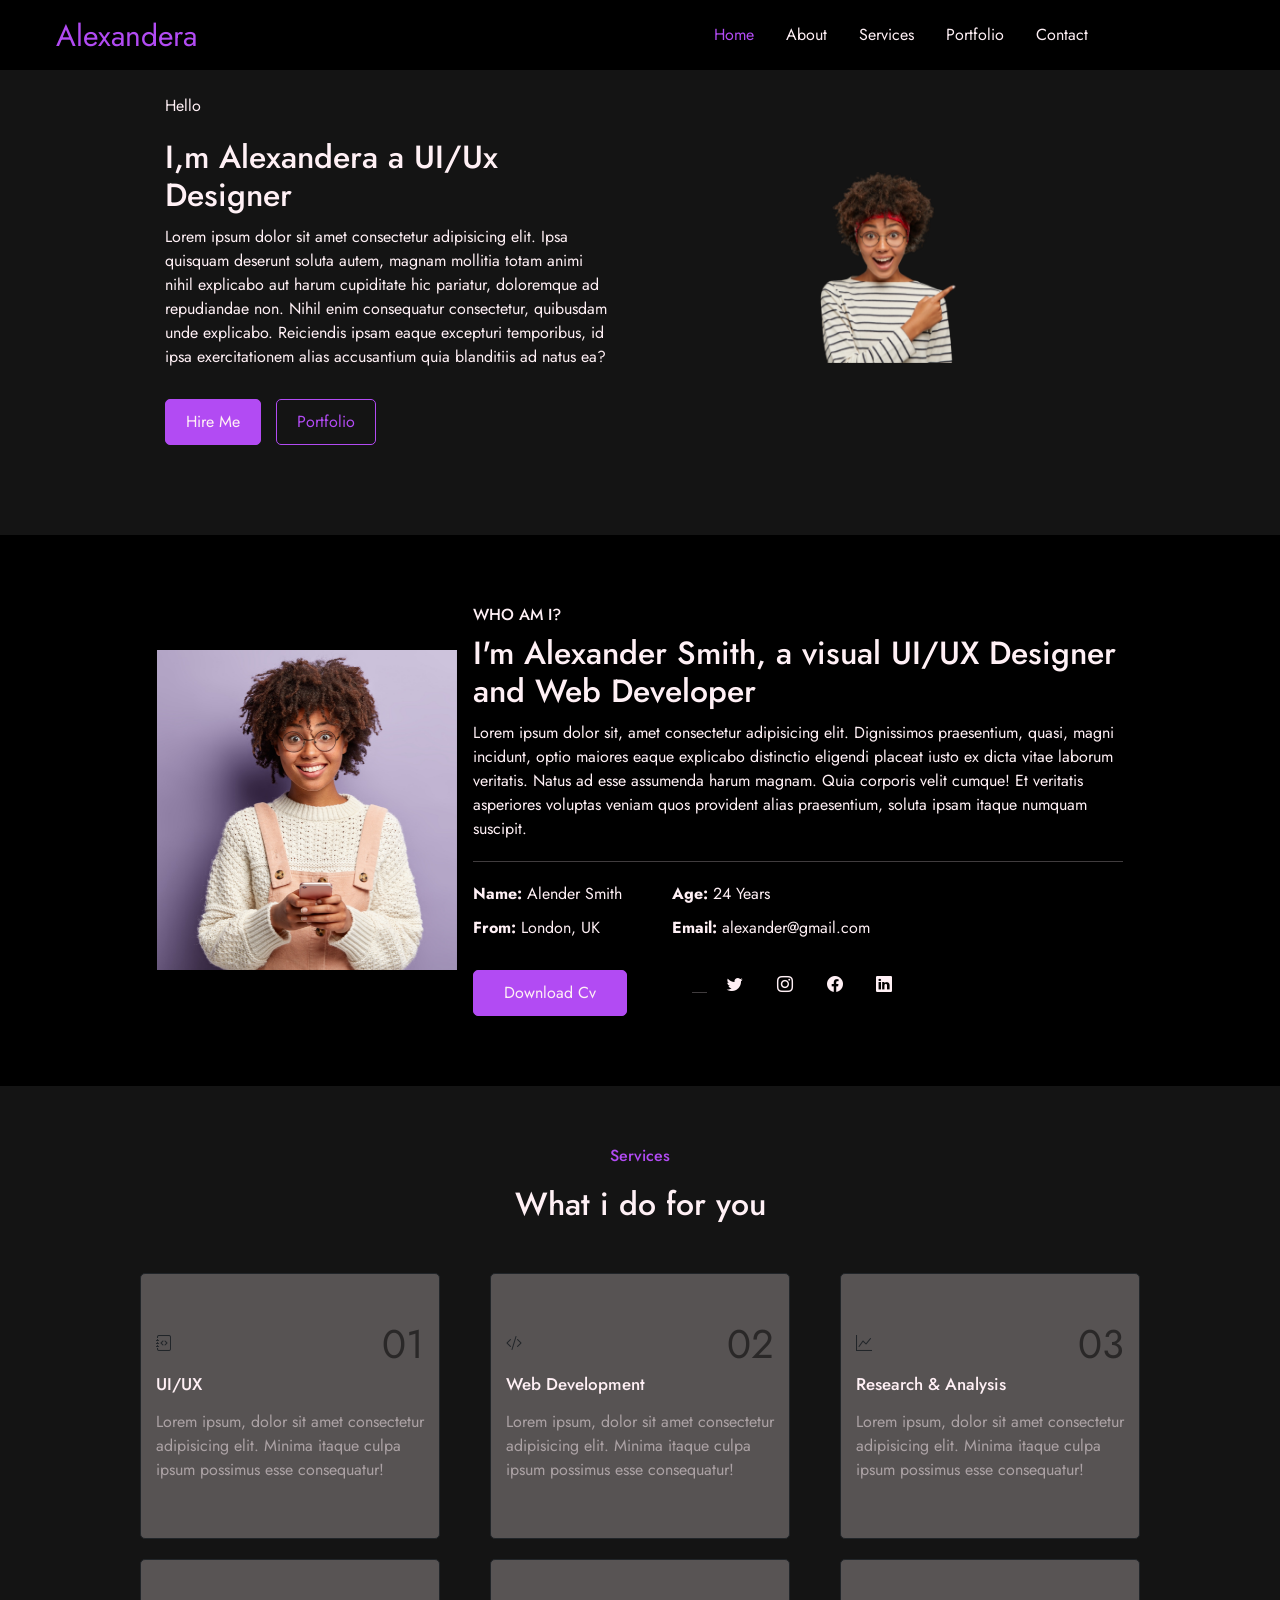
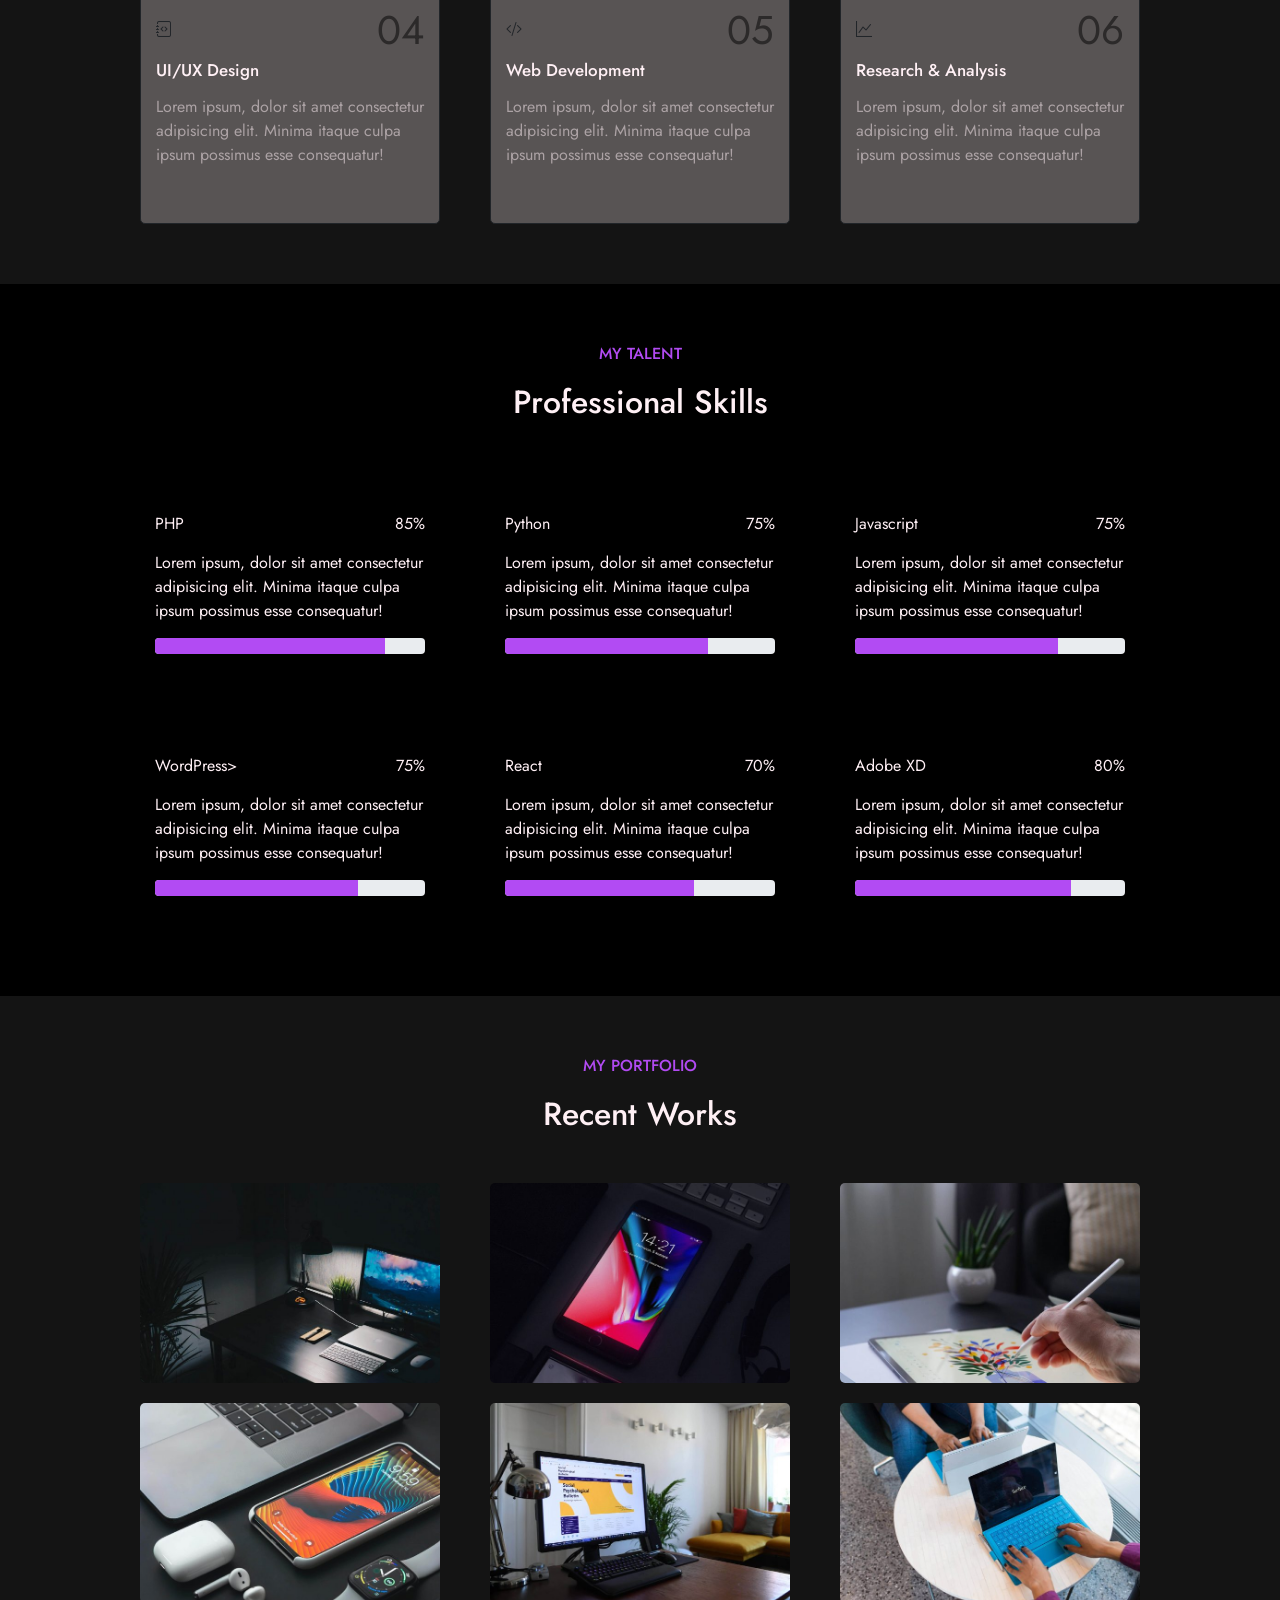
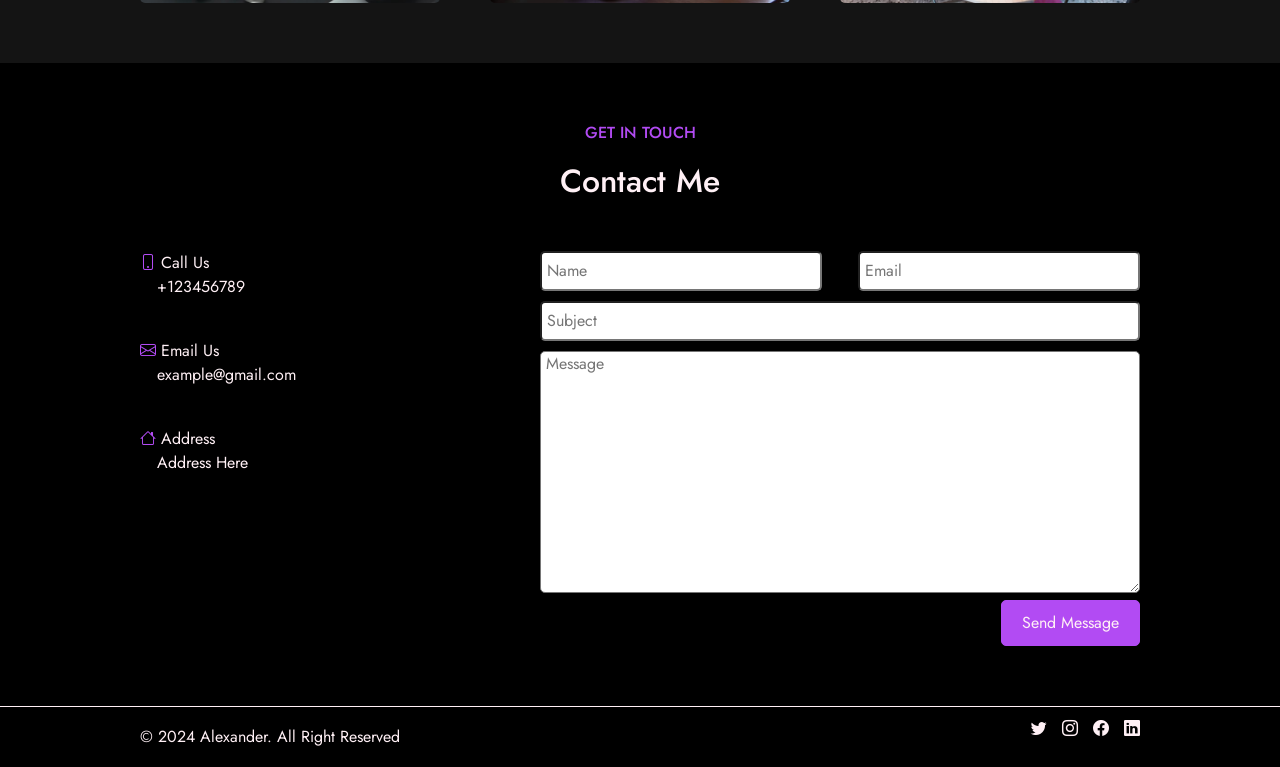
==== commit d23565f3: "update" ====
--- a/index.html
+++ b/index.html
@@ -4,6 +4,8 @@
     <meta charset="UTF-8">
     <meta name="viewport" content="width=device-width, initial-scale=1.0">
     <title>Portfolio</title>
+    <link rel="stylesheet" href="./asset/css/owl.carousel.min.css">
+    <link rel="stylesheet" href="./asset/css/owl.theme.default.min.css">
     <link rel="stylesheet" href="./asset/css/responsive.css">
     <link rel="stylesheet" href="./asset/css/style.css">
     <link rel="preconnect" href="https://fonts.googleapis.com">
@@ -17,38 +19,42 @@
 <body>
     <header>
         <div class="nav-bar">
-            <a href="" class="logo">Alexandera</a>
-
-            <ul class="nav__link">
-                <li class="nav-link">
-                    <a href="#home" class="link active">Home</a>
-                </li>
-                <li class="nav-link">
-                    <a href="#about" class="link">About</a>
-                </li>
-                <!-- <li class="nav-link">
-                    <a href="#experience" class="link">Experience</a>
-                </li> -->
-                <li class="nav-link">
-                    <a href="#services" class="link">Services</a>
-                </li>
-                <li class="nav-link">
-                    <a href="#portfolio" class="link">Portfolio</a>
-                </li>
-                <li class="nav-link">
-                    <a href="#contact" class="link">Contact</a>
-                </li>
-            </ul>
-            <div class="mobile-nav">
-                <button id="hamburger" class="nav-toogle">
-                    <span></span>
-                    <span></span>
-                </button>
+            <div class="nav-a">
+                <a href="" class="logo">Alexandera</a>
+            </div>
+
+            <div class="nav-b">
+                <ul class="nav__link">
+                    <li class="nav-link">
+                        <a href="#home" class="link active">Home</a>
+                    </li>
+                    <li class="nav-link">
+                        <a href="#about" class="link">About</a>
+                    </li>
+                    <!-- <li class="nav-link">
+                        <a href="#experience" class="link">Experience</a>
+                    </li> -->
+                    <li class="nav-link">
+                        <a href="#services" class="link">Services</a>
+                    </li>
+                    <li class="nav-link">
+                        <a href="#portfolio" class="link">Portfolio</a>
+                    </li>
+                    <li class="nav-link">
+                        <a href="#contact" class="link">Contact</a>
+                    </li>
+                </ul>
+                <div class="mobile-nav">
+                    <button id="hamburger" class="nav-btn-toogle">
+                        <span></span>
+                        <span></span>
+                    </button>
+                </div>
             </div>
         </div>
     </header>
 
-    <section class="about">
+    <section class="about" id="about">
         <div class="about-section">
             <div class="about-left">
                 <p class="hello">Hello</p>
@@ -175,13 +181,13 @@
                 
         </div>
     </section> -->
-    <section class="services">
+    <section class="services" id="services">
         <div class="services-title">
             <h6>Services</h6>
             <h2>What i do for you</h2>
         </div>
         <div class="service-section">
-            <div class="ss-section animate__animated animate__fadeIn  animate__slow">
+            <div class="ss-section animate__animated animate__slow">
                 <div class="label">
                     <span><i class="bi bi-journal-code"></i></span>
                     <span>01</span>
@@ -189,7 +195,7 @@
                 <h5>UI/UX</h5>
                 <p>Lorem ipsum, dolor sit amet consectetur adipisicing elit. Minima itaque culpa ipsum possimus esse consequatur!</p>
             </div>
-            <div class="ss-section animate__animated animate__fadeIn  animate__slow">
+            <div class="ss-section animate__animated animate__slow">
                 <div class="label">
                     <span><i class="bi bi-code-slash"></i></span>
                     <span>02</span>
@@ -197,7 +203,7 @@
                 <h5>Web Development</h5>
                 <p>Lorem ipsum, dolor sit amet consectetur adipisicing elit. Minima itaque culpa ipsum possimus esse consequatur!</p>
             </div>
-            <div class="ss-section animate__animated animate__fadeIn  animate__slow">
+            <div class="ss-section animate__animated animate__slow">
                 <div class="label">
                     <span><i class="bi bi-graph-up"></i></span>
                     <span>03</span>
@@ -205,7 +211,7 @@
                 <h5>Research & Analysis</h5>
                 <p>Lorem ipsum, dolor sit amet consectetur adipisicing elit. Minima itaque culpa ipsum possimus esse consequatur!</p>
             </div>
-            <div class="ss-section animate__animated animate__fadeIn  animate__slow">
+            <div class="ss-section animate__animated animate__slow">
                 <div class="label">
                     <span><i class="bi bi-journal-code"></i></span>
                     <span>04</span>
@@ -213,7 +219,7 @@
                 <h5>UI/UX Design</h5>
                 <p>Lorem ipsum, dolor sit amet consectetur adipisicing elit. Minima itaque culpa ipsum possimus esse consequatur!</p>
             </div>
-            <div class="ss-section animate__animated animate__fadeIn  animate__slow">
+            <div class="ss-section animate__animated animate__slow">
                 <div class="label">
                     <span><i class="bi bi-code-slash"></i></span>
                     <span>05</span>
@@ -221,7 +227,7 @@
                 <h5>Web Development</h5>
                 <p>Lorem ipsum, dolor sit amet consectetur adipisicing elit. Minima itaque culpa ipsum possimus esse consequatur!</p>
             </div>
-            <div class="ss-section animate__animated animate__fadeIn  animate__slow">
+            <div class="ss-section animate__animated animate__slow">
                 <div class="label">
                     <span><i class="bi bi-graph-up"></i></span>
                     <span>06</span>
@@ -232,13 +238,13 @@
         </div>
     </section>
 
-    <section class="professional-skills">
+    <section class="professional-skills" id="">
         <div class="ps-title">
             <h6>MY TALENT</h6>
             <h2>Professional Skills</h2>
         </div>
         <div class="skill-section">
-            <div class="ps-section animate__animated animate__FadeInLeft animate__delay-1s animate__slow">
+            <div class="ps-section animate__animated animate__slow">
                 <div class="ps-label">
                     <span>PHP</span>
                     <span>85%</span>
@@ -248,7 +254,7 @@
                     <div class="progress-bar" role="progressbar" style="width: 85%" aria-valuenow="85" aria-valuemin="0" aria-valuemax="100"></div>
                 </div>
             </div>
-            <div class="ps-section animate__animated animate__FadeInLeft animate__delay-2s animate__slow">
+            <div class="ps-section animate__animated animate__slow">
                 <div class="ps-label">
                     <span>Python</span>
                     <span>75%</span>
@@ -258,7 +264,7 @@
                     <div class="progress-bar" role="progressbar" style="width: 75%" aria-valuenow="75" aria-valuemin="0" aria-valuemax="100"></div>
                 </div>
             </div>
-            <div class="ps-section animate__animated animate__FadeInLeft animate__delay-3s animate__slow">
+            <div class="ps-section animate__animated animate__slow">
                 <div class="ps-label">
                     <span>Javascript</span>
                     <span>75%</span>
@@ -268,7 +274,7 @@
                     <div class="progress-bar" role="progressbar" style="width: 75%" aria-valuenow="75" aria-valuemin="0" aria-valuemax="100"></div>
                 </div>
             </div>
-            <div class="ps-section animate__animated animate__FadeInLeft animate__delay-2s animate__slow">
+            <div class="ps-section animate__animated animate__slow">
                 <div class="ps-label">
                     <span>WordPress></span>
                     <span>75%</span>
@@ -278,7 +284,7 @@
                     <div class="progress-bar" role="progressbar" style="width: 75%" aria-valuenow="75" aria-valuemin="0" aria-valuemax="100"></div>
                 </div>
             </div>
-            <div class="ps-section animate__animated animate__FadeInLeft animate__delay-2s animate__slow">
+            <div class="ps-section animate__animated  animate__slow">
                 <div class="ps-label">
                     <span>React</span>
                     <span>70%</span>
@@ -288,7 +294,7 @@
                     <div class="progress-bar" role="progressbar" style="width: 70%" aria-valuenow="70" aria-valuemin="0" aria-valuemax="100"></div>
                 </div>
             </div>
-            <div class="ps-section animate__animated animate__FadeInLeft animate__delay-2s animate__slow">
+            <div class="ps-section animate__animated  animate__slow">
                 <div class="ps-label">
                     <span>Adobe XD</span>
                     <span>80%</span>
@@ -301,13 +307,13 @@
         </div>
     </section>
 
-    <section class="recent-works">
+    <section class="recent-works" id="portfolio">
         <div class="rw-title">
             <h6>MY PORTFOLIO</h6>
             <h2>Recent Works</h2>
         </div>
         <div class="works-section">
-            <div class="rw-section animate__animated animate__fadeIn animate__delay-1s animate__slow">
+            <div class="rw-section animate__animated  animate__slow">
                 <div class="current">
                     <div class="overlay">lorem</div>
                 </div>
@@ -315,7 +321,7 @@
                     <a href="#"><img src="./asset/images/project-img-1.jpg" alt=""></a>
                 </div>
             </div>
-            <div class="rw-section animate__animated animate__fadeIn animate__delay-2s animate__slow">
+            <div class="rw-section animate__animated  animate__slow">
                 <div class="current">
                     <div class="overlay">lorem</div>
                 </div>
@@ -325,7 +331,7 @@
                     </a>
                 </div>
             </div>
-            <div class="rw-section animate__animated animate__fadeIn animate__delay-3s animate__slow">
+            <div class="rw-section animate__animated  animate__slow">
                 <div class="current">
                     <div class="overlay">lorem</div>
                 </div>
@@ -335,7 +341,7 @@
                     </a>
                 </div>
             </div>
-            <div class="rw-section animate__animated animate__fadeIn animate__delay-2s animate__slow">
+            <div class="rw-section animate__animated   animate__slow">
                 <div class="current">
                     <div class="overlay">lorem</div>
                 </div>
@@ -345,7 +351,7 @@
                     </a>
                 </div>
             </div>
-            <div class="rw-section animate__animated animate__fadeIn animate__delay-2s animate__slow">
+            <div class="rw-section animate__animated  animate__slow">
                 <div class="current">
                     <div class="overlay">lorem</div>
                 </div>
@@ -355,7 +361,7 @@
                     </a>
                 </div>
             </div>
-            <div class="rw-section animate__animated animate__fadeIn animate__delay-2s animate__slow">
+            <div class="rw-section animate__animated  animate__slow">
                 <div class="current">
                     <div class="overlay">lorem</div>
                 </div>
@@ -368,11 +374,61 @@
         </div>
     </section>
 
-    <section class="carousel">
-
-    </section>
-
-    <section class="contact">
+    <!-- <section class="carousel">
+        <div class="owl-carousel owl-theme">
+            <div class="item">
+                <p>Lorem ipsum dolor, sit amet consectetur adipisicing elit. Magni cumque eligendi odio fuga vero rerum, iste blanditiis provident ab distinctio dolorem eveniet soluta illum! Minima, quibusdam voluptas dignissimos quasi ratione alias eos? Autem ad perspiciatis facere id veritatis, sint nulla architecto a nam, explicabo magni rem ratione. Possimus fugit totam architecto sit recusandae hic veniam, odit eaque. Repellendus, nesciunt. Cumque.</p>
+                <div class="testimonial-pic">
+                    <div class="testimonial-img">
+                        <img src="./asset/images/testimonial-1.jpg" alt="">
+                    </div>
+                    <div class="img-txt">
+                        <p><strong>John wilson</strong></p>
+                        <p>Setile, Washinton</p>
+                    </div>
+                </div>
+            </div>
+            <div class="item">
+                <p>Lorem, ipsum dolor sit amet consectetur adipisicing elit. Consectetur a porro consequuntur voluptatem repellendus. Eaque fugiat cumque molestiae vel! Nemo perspiciatis doloribus quis quo corrupti! Laudantium quaerat veniam atque ipsum? Incidunt assumenda odit veritatis voluptate sunt inventore placeat minima, laboriosam harum accusamus quae omnis alias magni ex, maxime, sequi deserunt necessitatibus praesentium voluptas voluptatum blanditiis eius. Quasi ipsa quam nulla.</p>
+                <div class="testimonial-pic">
+                    <div class="testimonial-img">
+                        <img src="./asset/images/testimonial-2.jpg" alt="">
+                    </div>
+                    <div class="img-txt">
+                        <p><strong>Wilson John</strong></p>
+                        <p>Setile, Washinton</p>
+                    </div>
+                </div>
+            </div>
+            <div class="item">
+                <p>Lorem ipsum dolor, sit amet consectetur adipisicing elit. Magni cumque eligendi odio fuga vero rerum, iste blanditiis provident ab distinctio dolorem eveniet soluta illum! Minima, quibusdam voluptas dignissimos quasi ratione alias eos? Autem ad perspiciatis facere id veritatis, sint nulla architecto a nam, explicabo magni rem ratione. Possimus fugit totam architecto sit recusandae hic veniam, odit eaque. Repellendus, nesciunt. Cumque.</p>
+                <div class="testimonial-pic">
+                    <div class="testimonial-img">
+                        <img src="./asset/images/testimonial-1.jpg" alt="">
+                    </div>
+                    <div class="img-txt">
+                        <p><strong>John wilson</strong></p>
+                        <p>Setile, Washinton</p>
+                    </div>
+                </div>
+            </div>
+            <div class="item">
+                <p>Lorem, ipsum dolor sit amet consectetur adipisicing elit. Consectetur a porro consequuntur voluptatem repellendus. Eaque fugiat cumque molestiae vel! Nemo perspiciatis doloribus quis quo corrupti! Laudantium quaerat veniam atque ipsum? Incidunt assumenda odit veritatis voluptate sunt inventore placeat minima, laboriosam harum accusamus quae omnis alias magni ex, maxime, sequi deserunt necessitatibus praesentium voluptas voluptatum blanditiis eius. Quasi ipsa quam nulla.</p>
+                <div class="testimonial-pic">
+                    <div class="testimonial-img">
+                        <img src="./asset/images/testimonial-2.jpg" alt="">
+                    </div>
+                    <div class="img-txt">
+                        <p><strong>Wilson John</strong></p>
+                        <p>Setile, Washinton</p>
+                    </div>
+                </div>
+            </div>
+
+        </div>
+    </section> -->
+
+    <section class="contact" id="contact">
         <div class="contact-section">
             <div class="contact-title">
                 <h6>GET IN TOUCH</h6>
@@ -380,21 +436,21 @@
             </div>
             <div class="cm-section">
                 <div class="contact-left">
-                    <div class="cl-left">
+                    <div class="cl-left animate__animated ">
                         <div class="contact-info">
                             <i class="bi bi-phone icon"></i>
                             <span class="">Call Us </span>
                         </div>
                         <p class="cl">+123456789</p>
                     </div>
-                    <div class="cl-left">
+                    <div class="cl-left animate__animated ">
                         <div class="contact-info">
                             <i class="bi bi-envelope icon"></i>
                             <span class="">Email Us</span>
                         </div>
                         <p class="cl">example@gmail.com</p>
                     </div>
-                    <div class="cl-left">
+                    <div class="cl-left animate__animated ">
                         <div class="contact-info">
                             <i class="bi bi-house icon"></i>
                             <span class="">Address </span>
@@ -402,7 +458,7 @@
                         <p class="cl">Address Here</p>
                     </div>
                 </div>
-                <div class="contact-right">
+                <div class="contact-right animate__animated animate__bounce">
                     <form action="">
                         <div>
                             <input type="text" name="" id="" placeholder="Name">
@@ -415,7 +471,7 @@
                             <textarea name="" id="" cols="30" rows="10" placeholder="Message"></textarea>
                         </div>
                         <div>
-                            <button class="btn">Send Message</button>
+                            <button class="btnn">Send Message</button>
                         </div>
                     </form>
                 </div>
@@ -439,7 +495,8 @@
        </div>
     </footer>
 
-    <script src="./asset/js/bootstrap.min.js"></script>
+        <script src="./asset/js/jquery-3.7.1.js"></script>
+        <script src="./asset/js/owl.carousel.min.js"></script>
 
     <!-- <script>
         const hamburger = document.getElementById('hamburger');
@@ -447,9 +504,14 @@
             hamburger.classList.toggle('active')
         })
     </script> -->
-    <script src="https://code.jquery.com/jquery-3.6.0.min.js"></script>
+    <!-- <script src="https://code.jquery.com/jquery-3.6.0.min.js"></script> -->
     <script>
         $(document).ready(function() {
+            var isMobile = false;
+
+            function checkMobile() {
+                isMobile = $(window).width() < 768;
+            }
 
             function isElementInViewport(elem) {
                 var rect = elem.getBoundingClientRect();
@@ -463,7 +525,7 @@
 
             function handleScroll() {
                 $('.animate__animated').each(function() {
-                    if (isElementInViewport(this) && !$(this).hasClass('animated')) {
+                    if (isElementInViewport(this) && !isMobile && !$(this).hasClass('animated')) {
                         $(this).addClass('animated animate__fadeInLeft'); 
                         $(this).addClass('animated'); 
                     } else if (!isElementInViewport(this)) {
@@ -479,9 +541,25 @@
         $(document).ready(function() {
             $('#hamburger').on('click', function() {
                 $(this).toggleClass('active');
+                $('.nav__link').toogleClass('toogle')
             });
         });
-
+        $('.owl-carousel').owlCarousel({
+            loop:true,
+            margin:10,
+            nav:true,
+            responsive:{
+                0:{
+                    items:1
+                },
+                600:{
+                    items:2
+                },
+                1000:{
+                    items:2
+                }
+            }
+        })
     </script>
     
 </body>
--- a/asset/css/responsive.css
+++ b/asset/css/responsive.css
@@ -110,7 +110,6 @@
     .footer{
         width: 90% !important;
         justify-content: space-evenly;
-        
     }
     .ss-section,
     .ps-section,
@@ -122,6 +121,9 @@
     }
     .nav__link{
         display: none !important;
+    }
+    .nav-b{
+        justify-content: flex-end !important;
     }
 }
 
--- a/asset/css/style.css
+++ b/asset/css/style.css
@@ -12,6 +12,8 @@
 header{
     position: fixed;
     top: 0;
+    left: 0;
+    right: 0;
     width: 100%;
     background: #000;
     box-sizing: 0 3px 9px hsla(0,0,0,0.05);
@@ -27,16 +29,24 @@
     height: 70px;
     padding: 1rem;
     display: flex;
-    align-items: center;
-    justify-content: space-around;
-}
+    align-items: center !important;
+    justify-content: space-between;
+}
+.nav-a,
+.nav-b{
+    width: 45%;
+    display: flex;
+    justify-content: flex-start;
+    align-items: center !important;
+    height: 70px;
+}
+
 .nav__link{
     display: flex;
     padding: 0;
     list-style: none;
-    align-items: center;
-    justify-content: space-between;
-    width: 40%;
+    justify-content: space-between;
+    margin: 0;
 }
 
 .nav__link a{
@@ -50,7 +60,7 @@
 .mobile-nav{
     display: none;
 }
-.nav-toogle{
+.nav-btn-toogle{
     width: 50px;
     height: 30px;
     background: none;
@@ -63,40 +73,41 @@
     position:relative;
     border: none;
 }
-.nav-toogle::after{
+.nav-btn-toogle::after{
     content: "";
     position: absolute;
     inset: 0;
     margin: auto;
     
 }
-.nav-toogle span,
-.nav-toogle::after{
+.nav-btn-toogle span,
+.nav-btn-toogle::after{
     height: 4px;
     width: 100%;
-    background: white;
+    background: #fff0f5;
     transition: width 300ms, background 300ms, transform 300ms;
 }
-.nav-toogle:hover span{
+.nav-btn-toogle:hover span{
     width: 70%;
 }
-.nav-toogle:hover::after{
+.nav-btn-toogle:hover::after{
     width: 20%;
 }
-.nav-toogle.active::after{
+.nav-btn-toogle.active::after{
     width: 0;
 }
-.nav-toogle.active span{
-    background: red;
-}
-.nav-toogle.active span:nth-child(1){
+.nav-btn-toogle.active span{
+    background: #b24bf3;
+}
+.nav-btn-toogle.active span:nth-child(1){
     width: 70%;
     transform: rotate(30deg) translateX(4px) translateY(10px);
 }
-.nav-toogle.active span:nth-child(2){
+.nav-btn-toogle.active span:nth-child(2){
     width: 70%;
     transform: rotate(-30deg) translateX(4px) translateY(-11px);
 }
+
 .about{
     background: rgb(20,20,20);
 }
@@ -413,10 +424,28 @@
     transition: all 500ms ease-in-out;
 
 }
-.carousel{
-    height: 100px;
-    background: #000;
-}
+/* .carousel{
+    background: #fff0f5;
+}
+.testimonial-pic{
+    display: flex;
+   
+    align-items: center;
+}
+.testimonial-img{
+    width: 50px;
+    height: 50px;
+    border-radius: 100%;
+    display: flex;
+    align-items: center !important;
+    border: 1px solid red;
+}
+.testimonial-img img{
+    width: 100% !important;
+    height: 100% !important;
+    border-radius: 100%;
+    object-fit: contain;
+} */
 .contact{
     background: #000;
     padding: 60px 0;
@@ -475,7 +504,7 @@
 .cl{
     margin-left: 4.9%;
 }
-.btn{
+.btnn{
     padding: 10px 20px;
     border: 1px solid #b24bf3;
     border-radius: 5px;
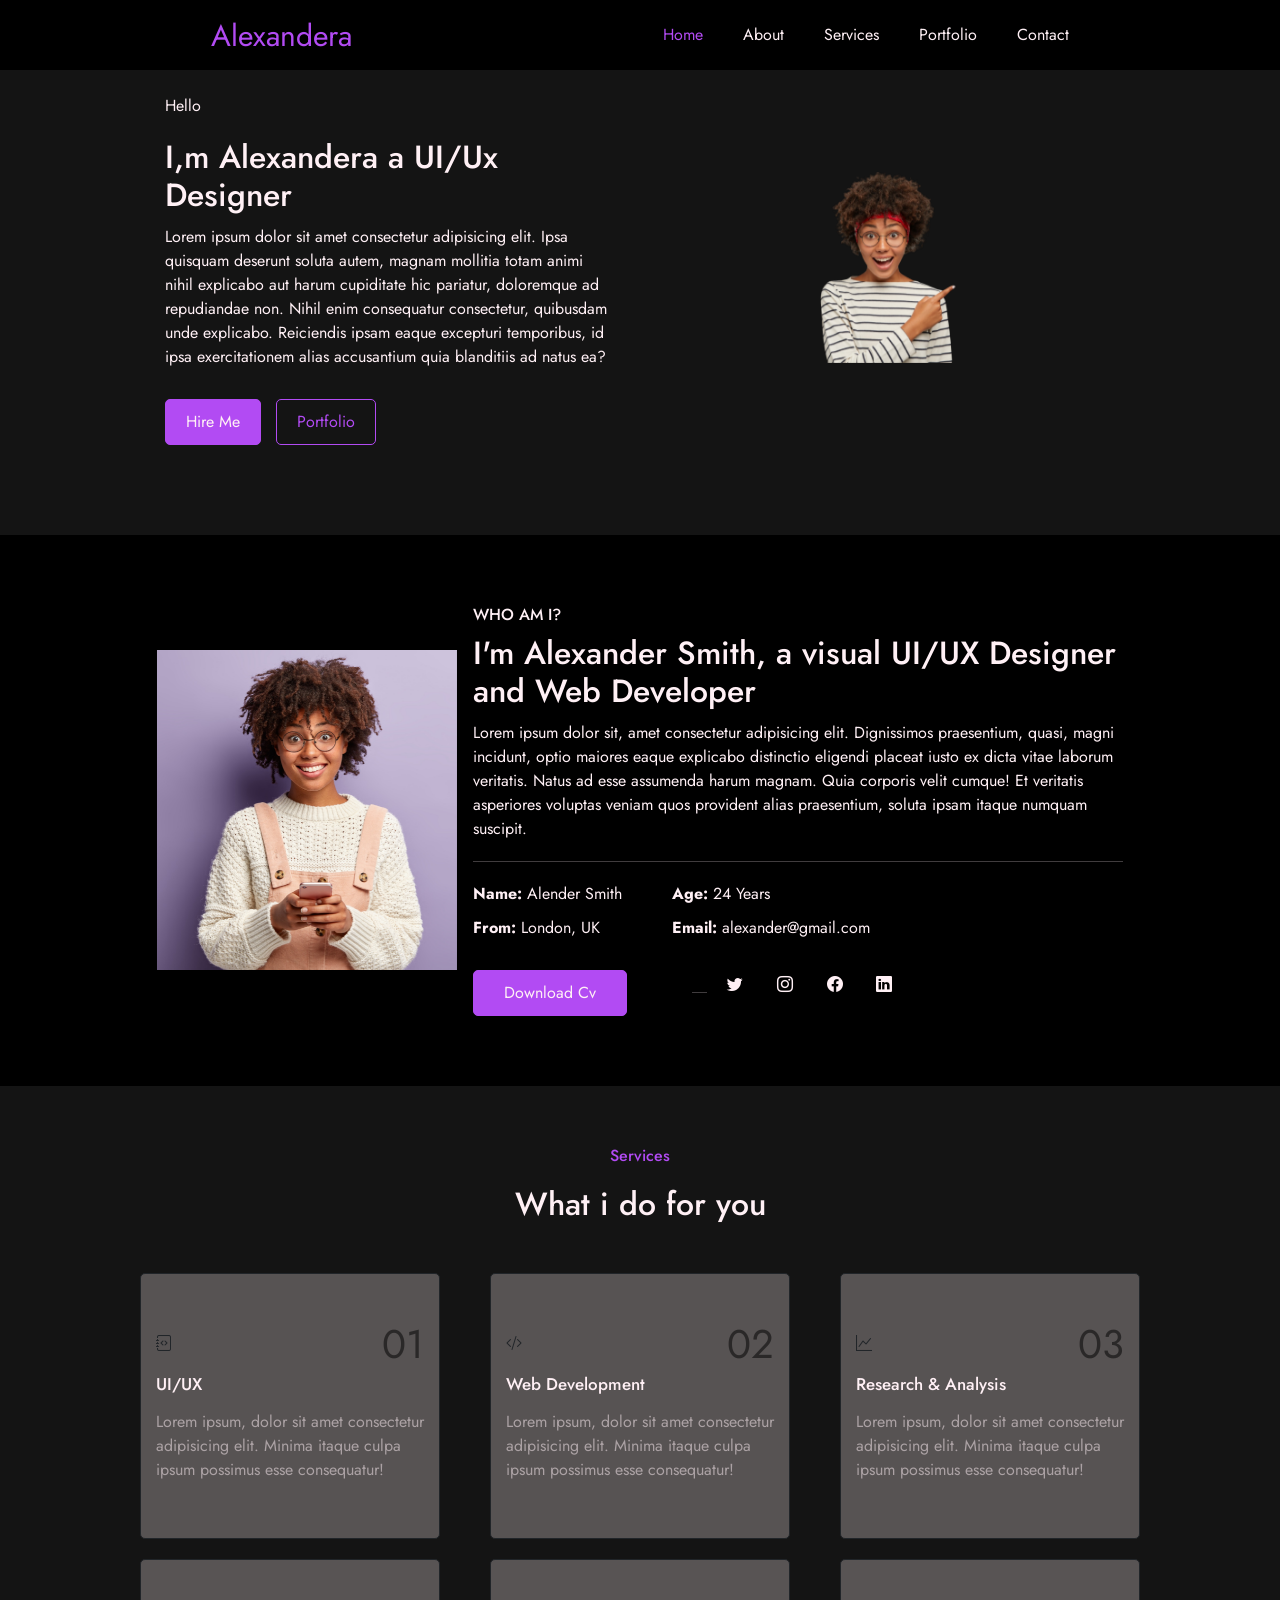
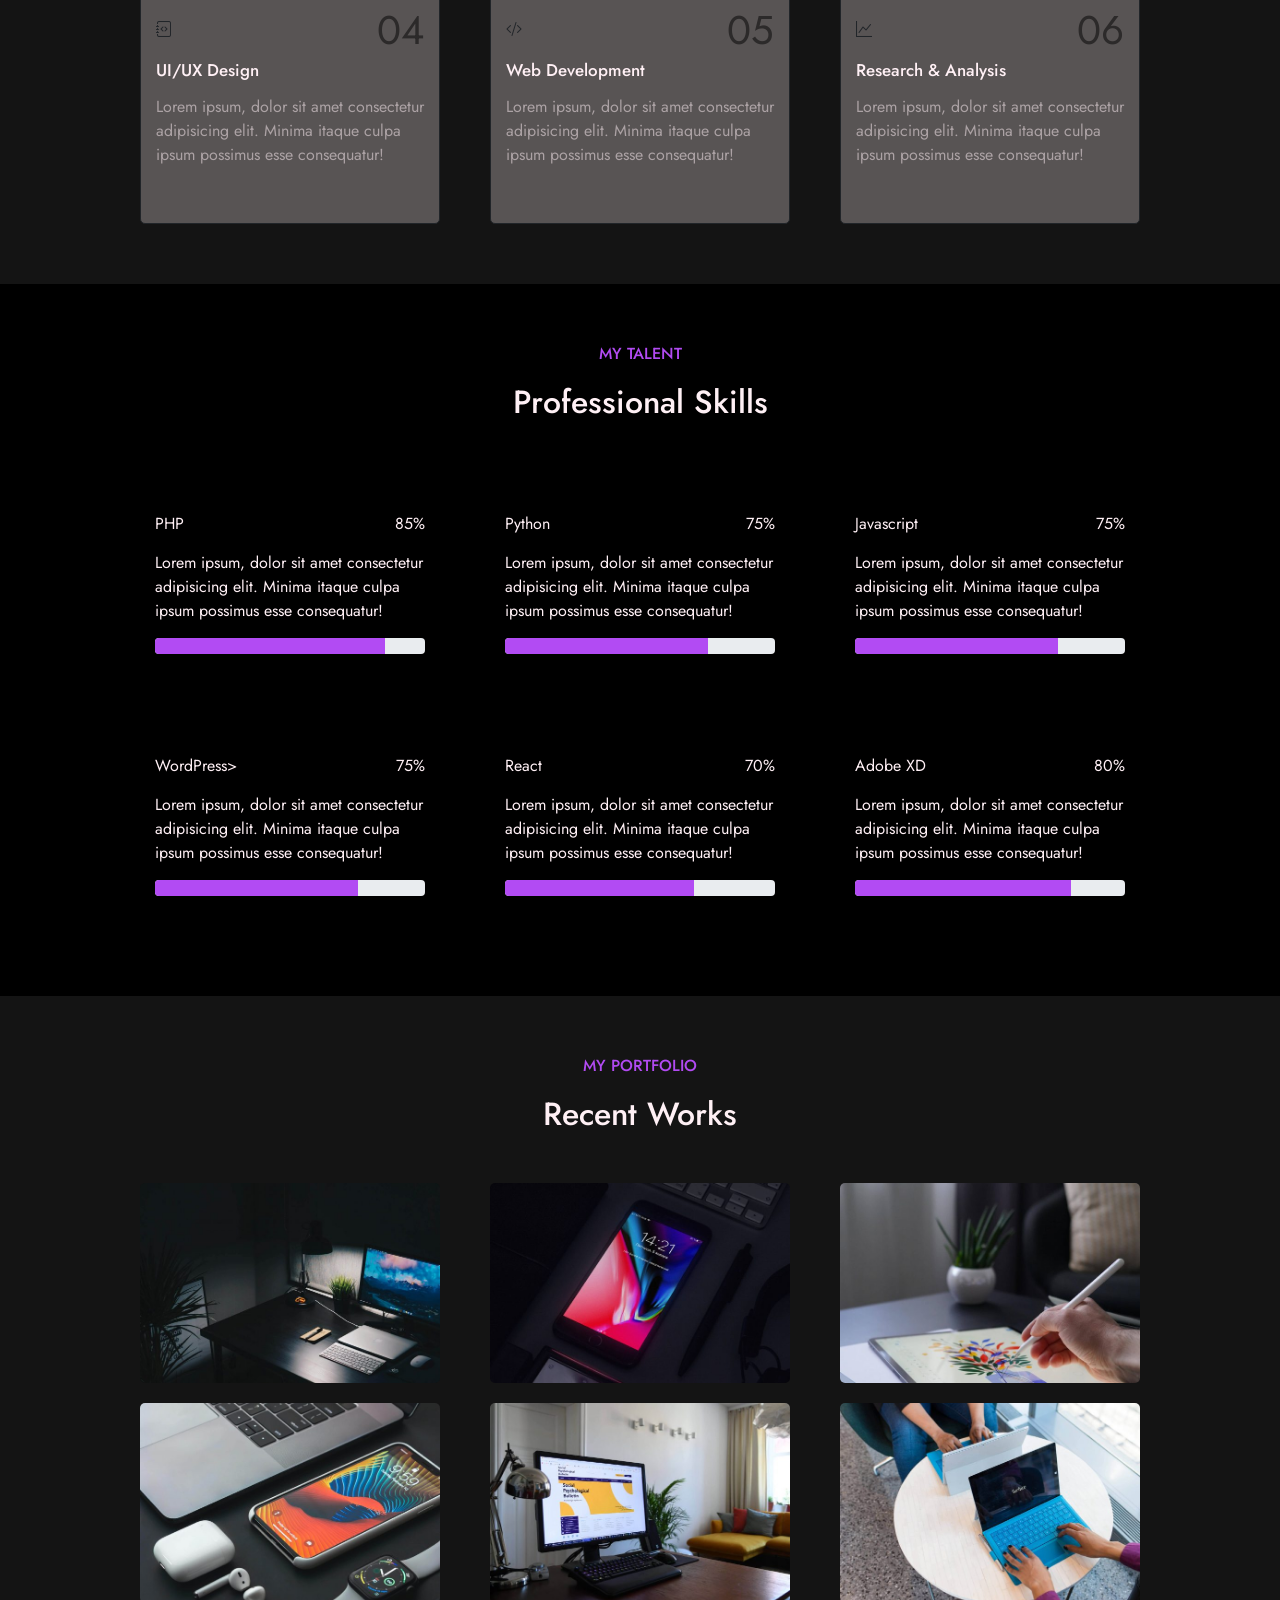
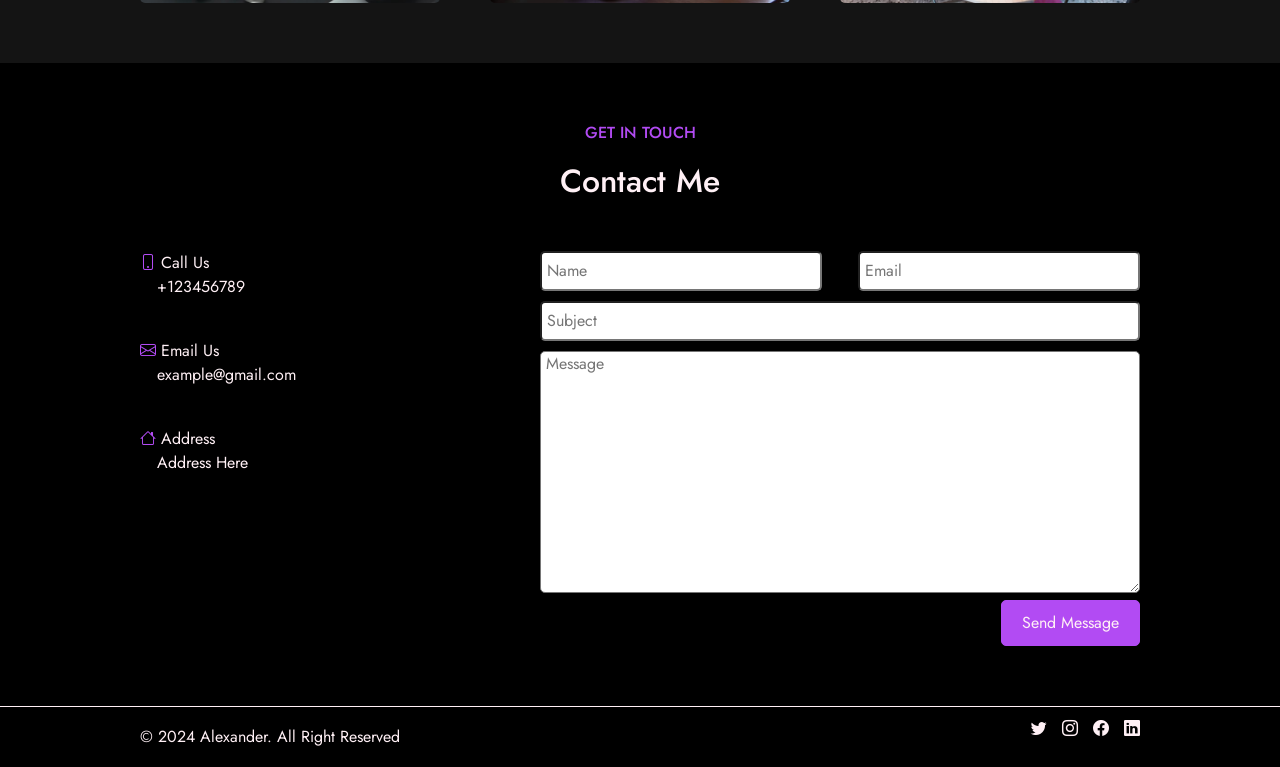
==== commit a49a2988: "update 97%" ====
--- a/index.html
+++ b/index.html
@@ -4,8 +4,8 @@
     <meta charset="UTF-8">
     <meta name="viewport" content="width=device-width, initial-scale=1.0">
     <title>Portfolio</title>
-    <link rel="stylesheet" href="./asset/css/owl.carousel.min.css">
-    <link rel="stylesheet" href="./asset/css/owl.theme.default.min.css">
+    <!-- <link rel="stylesheet" href="./asset/css/owl.carousel.min.css">
+    <link rel="stylesheet" href="./asset/css/owl.theme.default.min.css"> -->
     <link rel="stylesheet" href="./asset/css/responsive.css">
     <link rel="stylesheet" href="./asset/css/style.css">
     <link rel="preconnect" href="https://fonts.googleapis.com">
@@ -17,7 +17,7 @@
 
 </head>
 <body>
-    <header>
+    <header class="main-nav">
         <div class="nav-bar">
             <div class="nav-a">
                 <a href="" class="logo">Alexandera</a>
@@ -25,25 +25,47 @@
 
             <div class="nav-b">
                 <ul class="nav__link">
-                    <li class="nav-link">
+                    <li class="nav--link">
                         <a href="#home" class="link active">Home</a>
                     </li>
-                    <li class="nav-link">
+                    <li class="nav--link">
                         <a href="#about" class="link">About</a>
                     </li>
-                    <!-- <li class="nav-link">
+                    <!-- <li class="nav--link">
                         <a href="#experience" class="link">Experience</a>
                     </li> -->
-                    <li class="nav-link">
+                    <li class="nav--link">
                         <a href="#services" class="link">Services</a>
                     </li>
-                    <li class="nav-link">
+                    <li class="nav--link">
                         <a href="#portfolio" class="link">Portfolio</a>
                     </li>
-                    <li class="nav-link">
+                    <li class="nav--link">
                         <a href="#contact" class="link">Contact</a>
                     </li>
                 </ul>
+                <div class="mobile-nav-link">
+                    <ul class="nav__link1">
+                        <li class="nav--link">
+                            <a href="#home" class="link active">Home</a>
+                        </li>
+                        <li class="nav--link">
+                            <a href="#about" class="link">About</a>
+                        </li>
+                        <!-- <li class="nav--link">
+                            <a href="#experience" class="link">Experience</a>
+                        </li> -->
+                        <li class="nav--link">
+                            <a href="#services" class="link">Services</a>
+                        </li>
+                        <li class="nav--link">
+                            <a href="#portfolio" class="link">Portfolio</a>
+                        </li>
+                        <li class="nav--link">
+                            <a href="#contact" class="link">Contact</a>
+                        </li>
+                    </ul>
+                </div>
                 <div class="mobile-nav">
                     <button id="hamburger" class="nav-btn-toogle">
                         <span></span>
@@ -67,7 +89,7 @@
                 </div>
             </div>
             <div class="about-right">
-                <div class="about-right-img animate__animated animate__fadeInRight  animate__slow">
+                <div class="about-right-img animate__animated  animate__slow">
                     <img src="./asset/images/profile.png" alt="">
                 </div>
             </div>
@@ -541,7 +563,7 @@
         $(document).ready(function() {
             $('#hamburger').on('click', function() {
                 $(this).toggleClass('active');
-                $('.nav__link').toogleClass('toogle')
+                $('.mobile-nav-link').toggleClass('toogle')
             });
         });
         $('.owl-carousel').owlCarousel({
--- a/asset/css/responsive.css
+++ b/asset/css/responsive.css
@@ -122,8 +122,12 @@
     .nav__link{
         display: none !important;
     }
+  
     .nav-b{
         justify-content: flex-end !important;
+    }
+    .nav-bar{
+        justify-content: space-between !important;
     }
 }
 
--- a/asset/css/style.css
+++ b/asset/css/style.css
@@ -9,7 +9,7 @@
 .progress-bar{
     background: #b24bf3 !important;
 }
-header{
+.main-nav{
     position: fixed;
     top: 0;
     left: 0;
@@ -25,16 +25,16 @@
 }
 .nav-bar{
     max-width: 1200px;
-    margin-inline: auto;
+    margin: auto;
     height: 70px;
     padding: 1rem;
     display: flex;
     align-items: center !important;
-    justify-content: space-between;
+    justify-content: space-around;
+    position: relative;
 }
 .nav-a,
 .nav-b{
-    width: 45%;
     display: flex;
     justify-content: flex-start;
     align-items: center !important;
@@ -47,12 +47,35 @@
     list-style: none;
     justify-content: space-between;
     margin: 0;
-}
-
-.nav__link a{
-    color: #fff0f5;
-}
-.active,
+    column-gap: 40px;
+}
+.mobile-nav-link{
+    position: absolute;
+    top: 70px;
+    left: 0;
+    width: 100%;
+    height: 300px;
+    background: #000;
+    display: none;
+    padding-top: 30px;
+    transition: height 300ms ease;
+}
+.nav__link1{
+    display: flex;
+    flex-direction: column;
+    align-items: center;
+    list-style: none;
+    gap: 30px;
+}
+.mobile-nav-link.toogle{
+    display: block;
+    transition: height 300ms ease;
+}
+.nav__link a,
+.nav__link1 a{
+    color: #fff0f5;
+}
+.link.active,
 .link:hover{
     color:  #b24bf3 !important;
     transition: all 0.5s ease-in-out;
@@ -61,7 +84,7 @@
     display: none;
 }
 .nav-btn-toogle{
-    width: 50px;
+    width: 40px;
     height: 30px;
     background: none;
     display: flex;
@@ -236,8 +259,8 @@
     align-items: center;
 }
 .social hr{
-    margin-right: 10%;
-    width: 9%;
+    margin-right: 10% !important;
+    width: 9% !important;
 }
 .social a, .foot-right a{
     color: #fff0f5;
